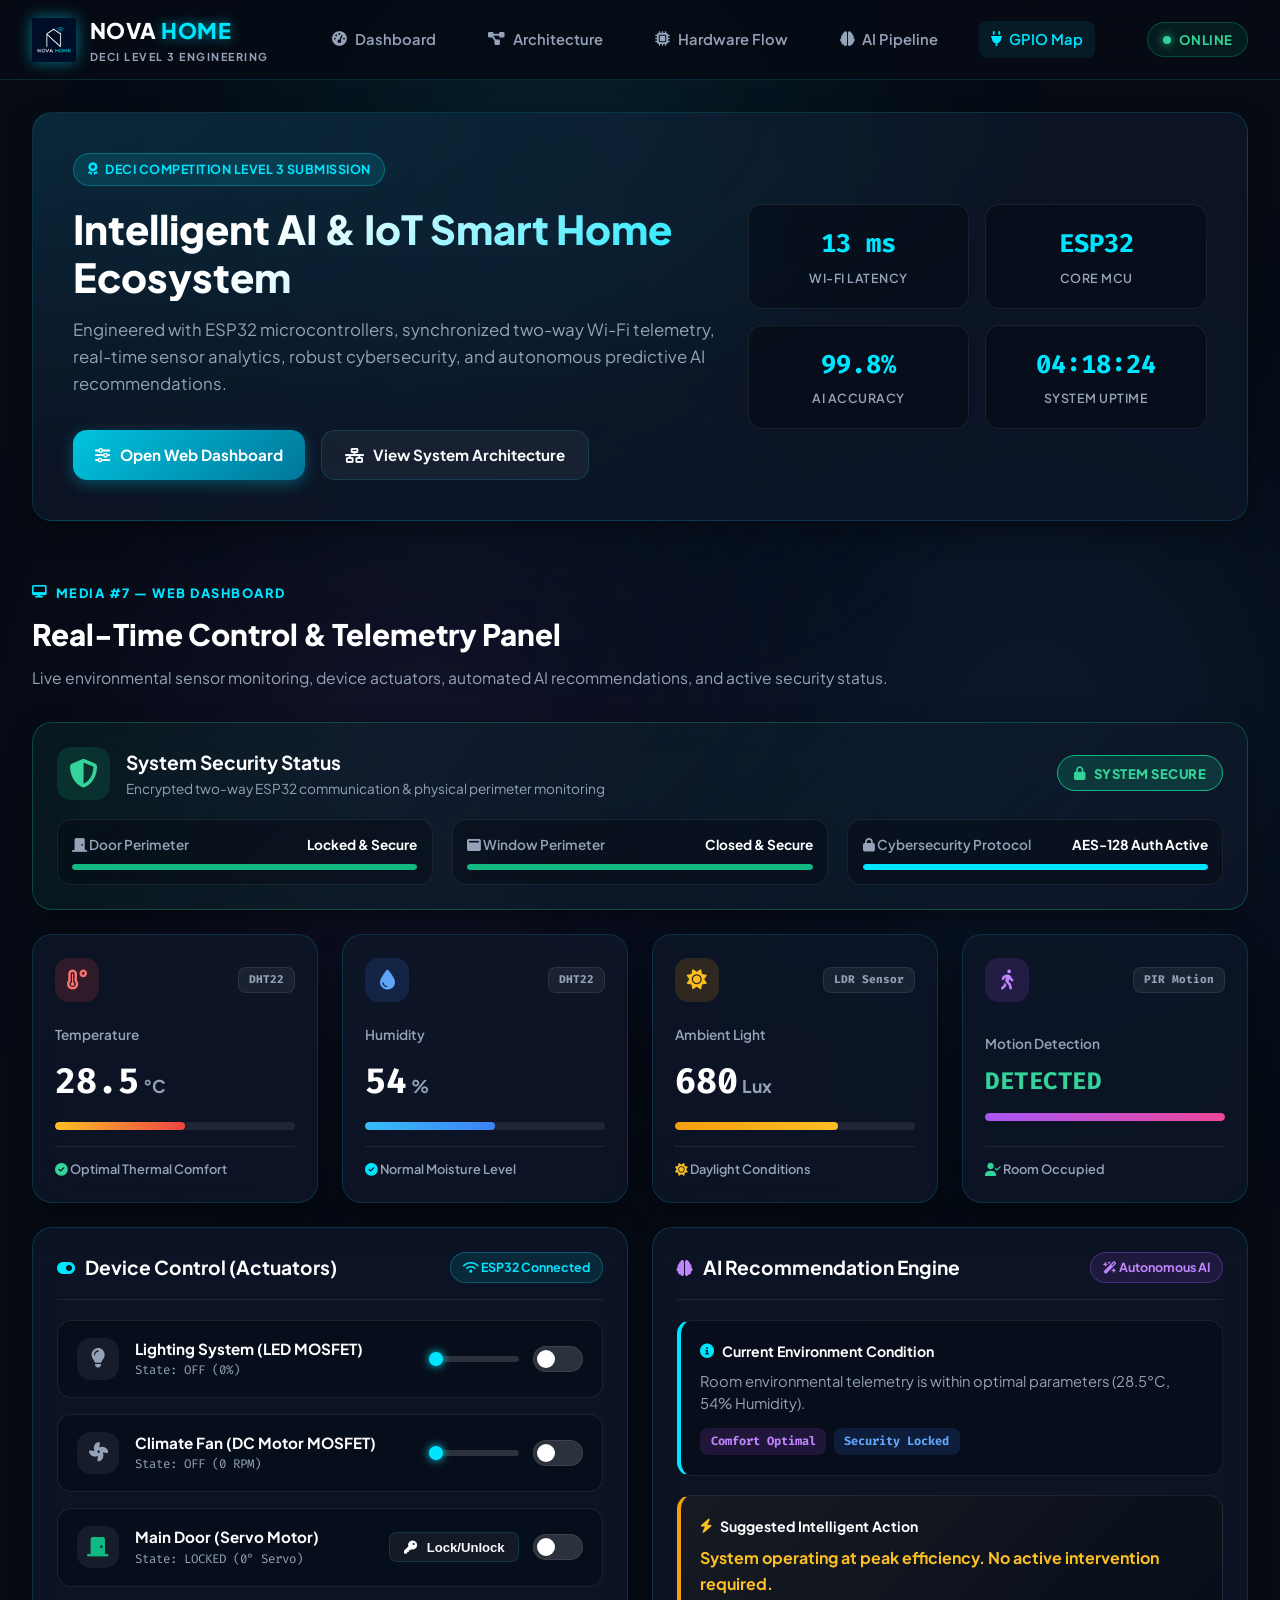
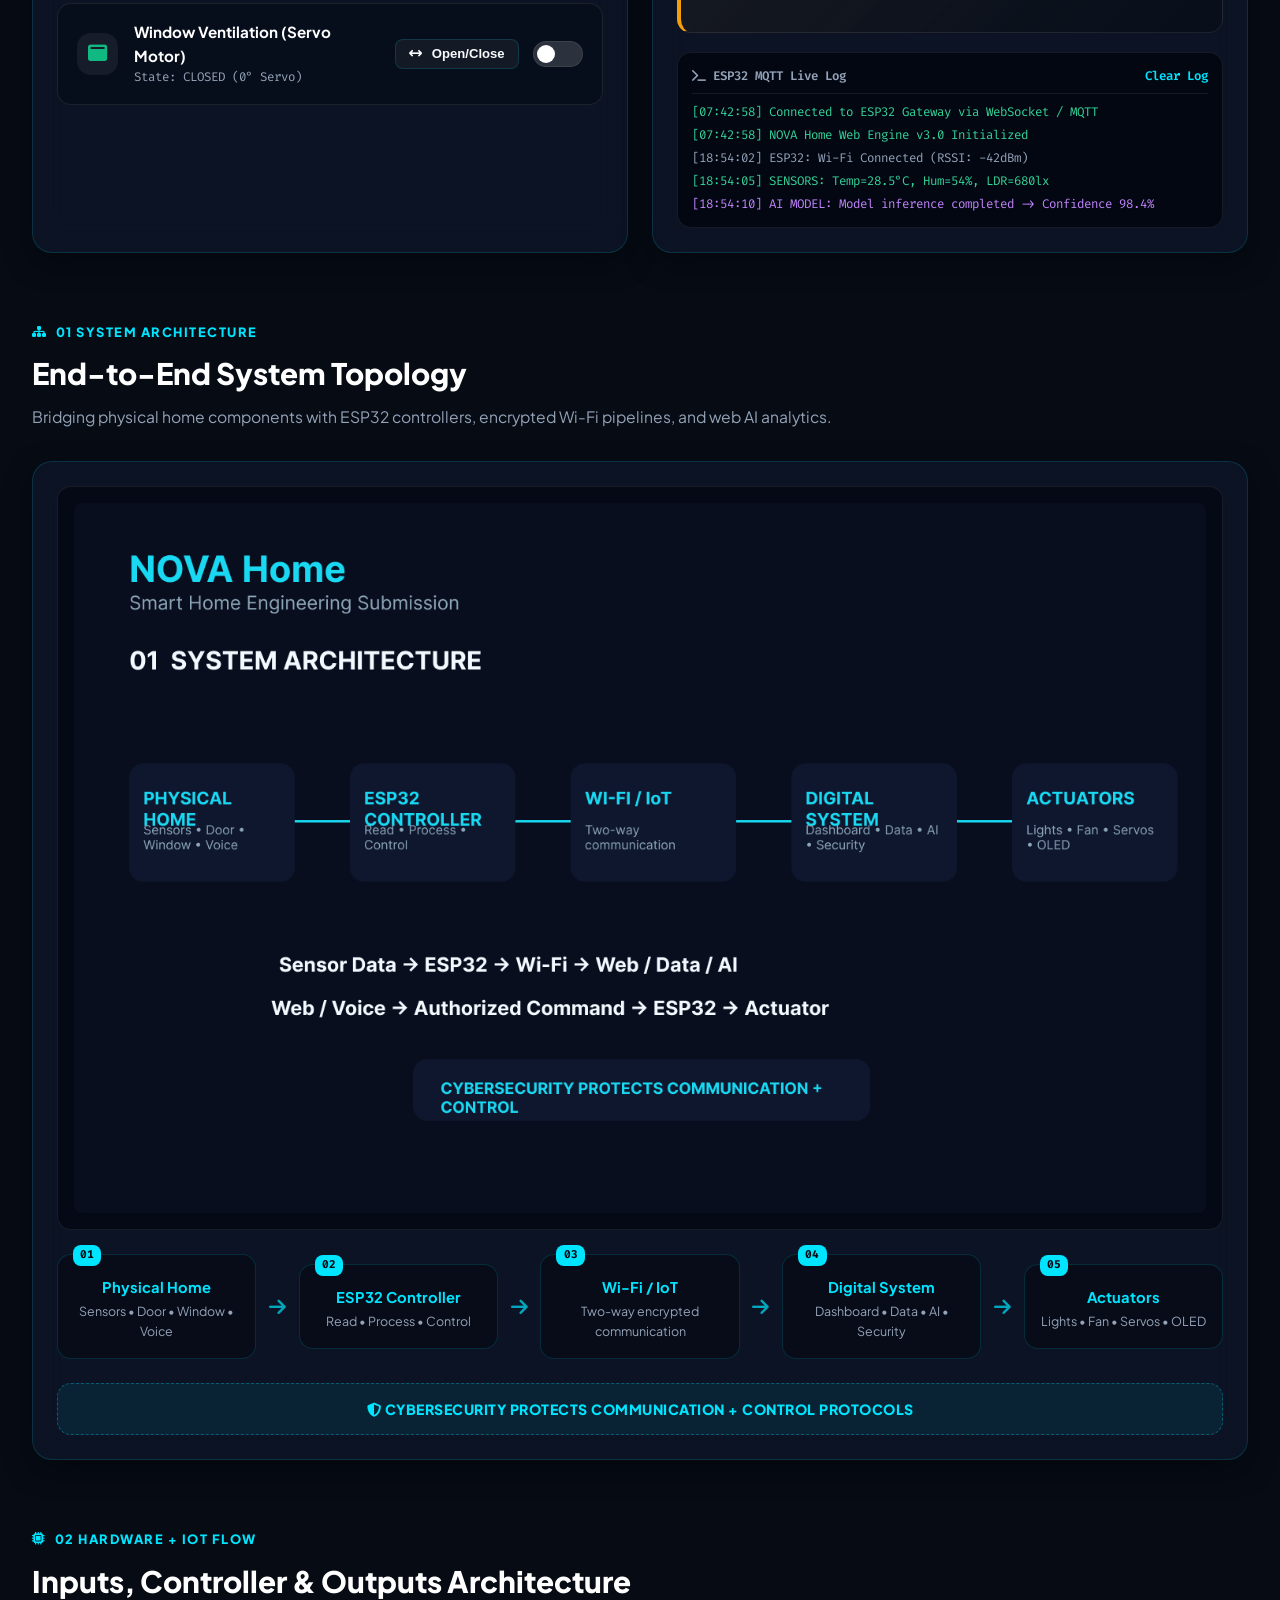
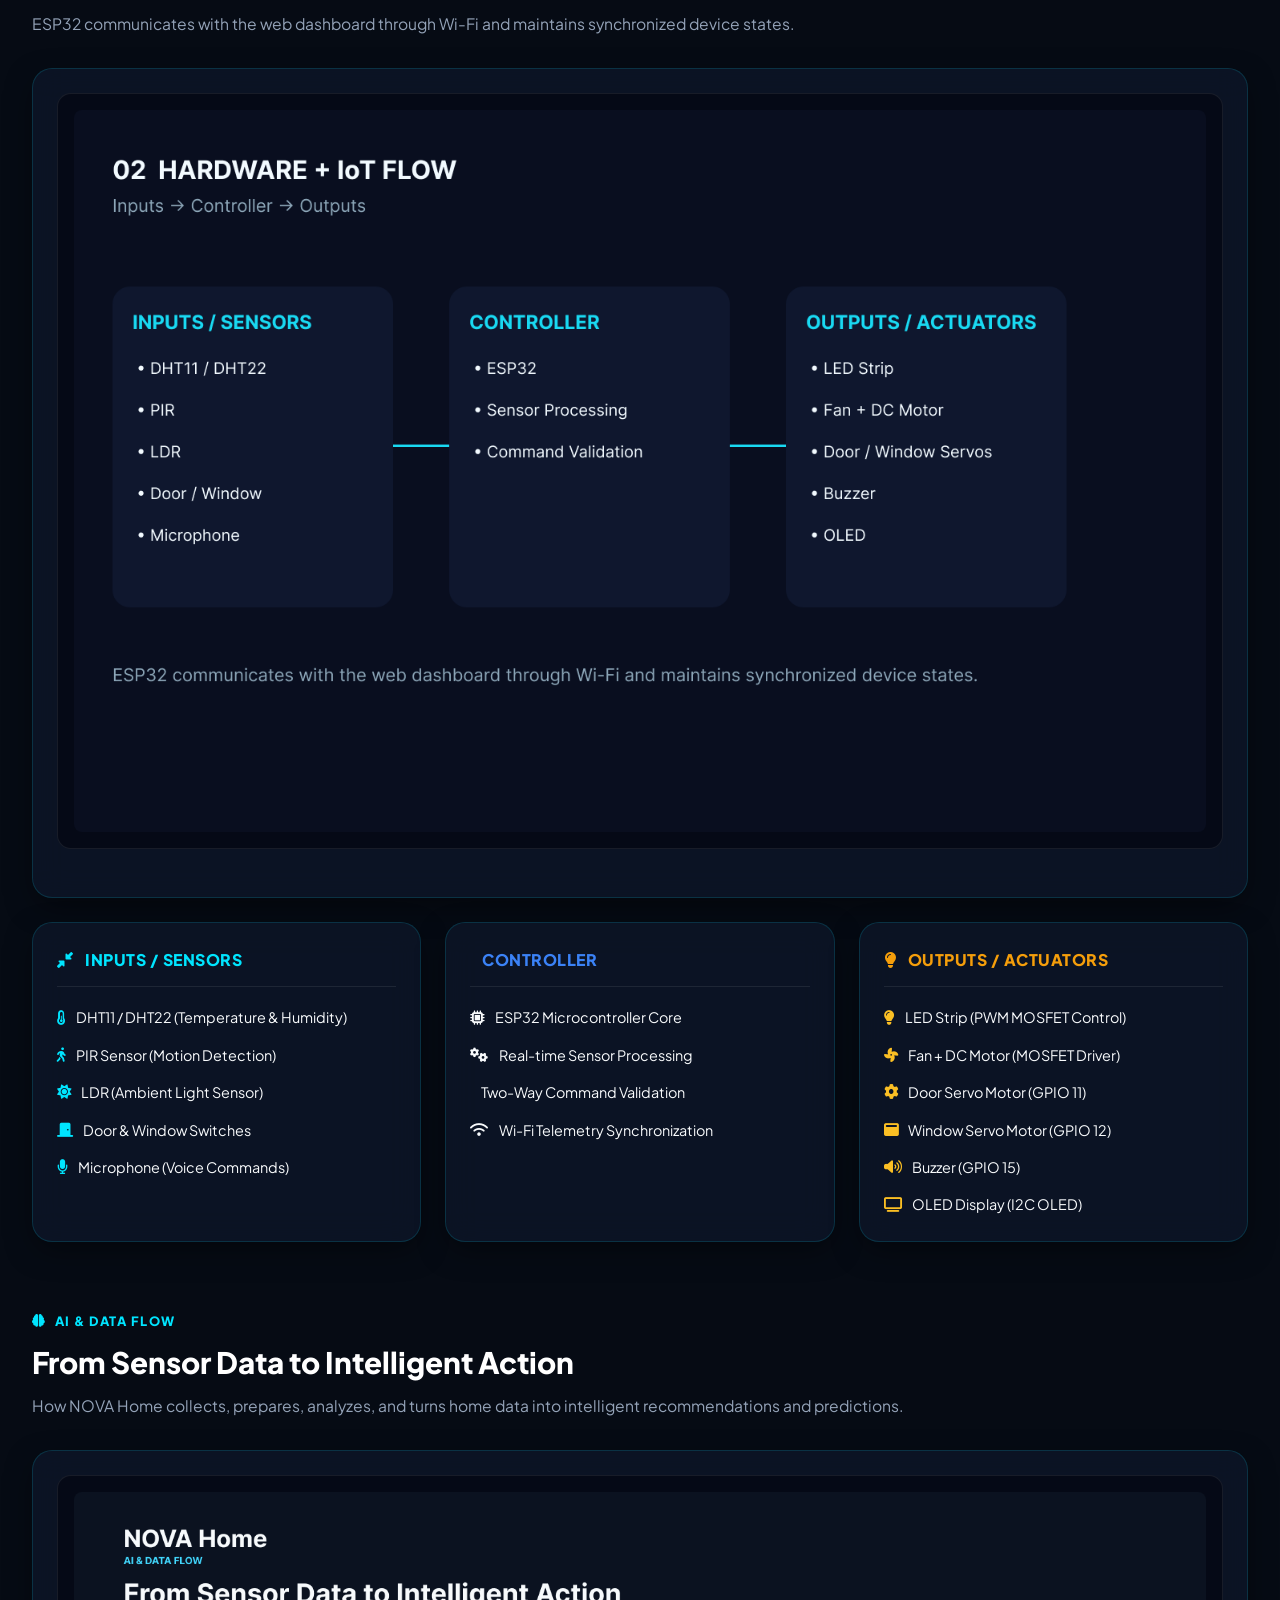
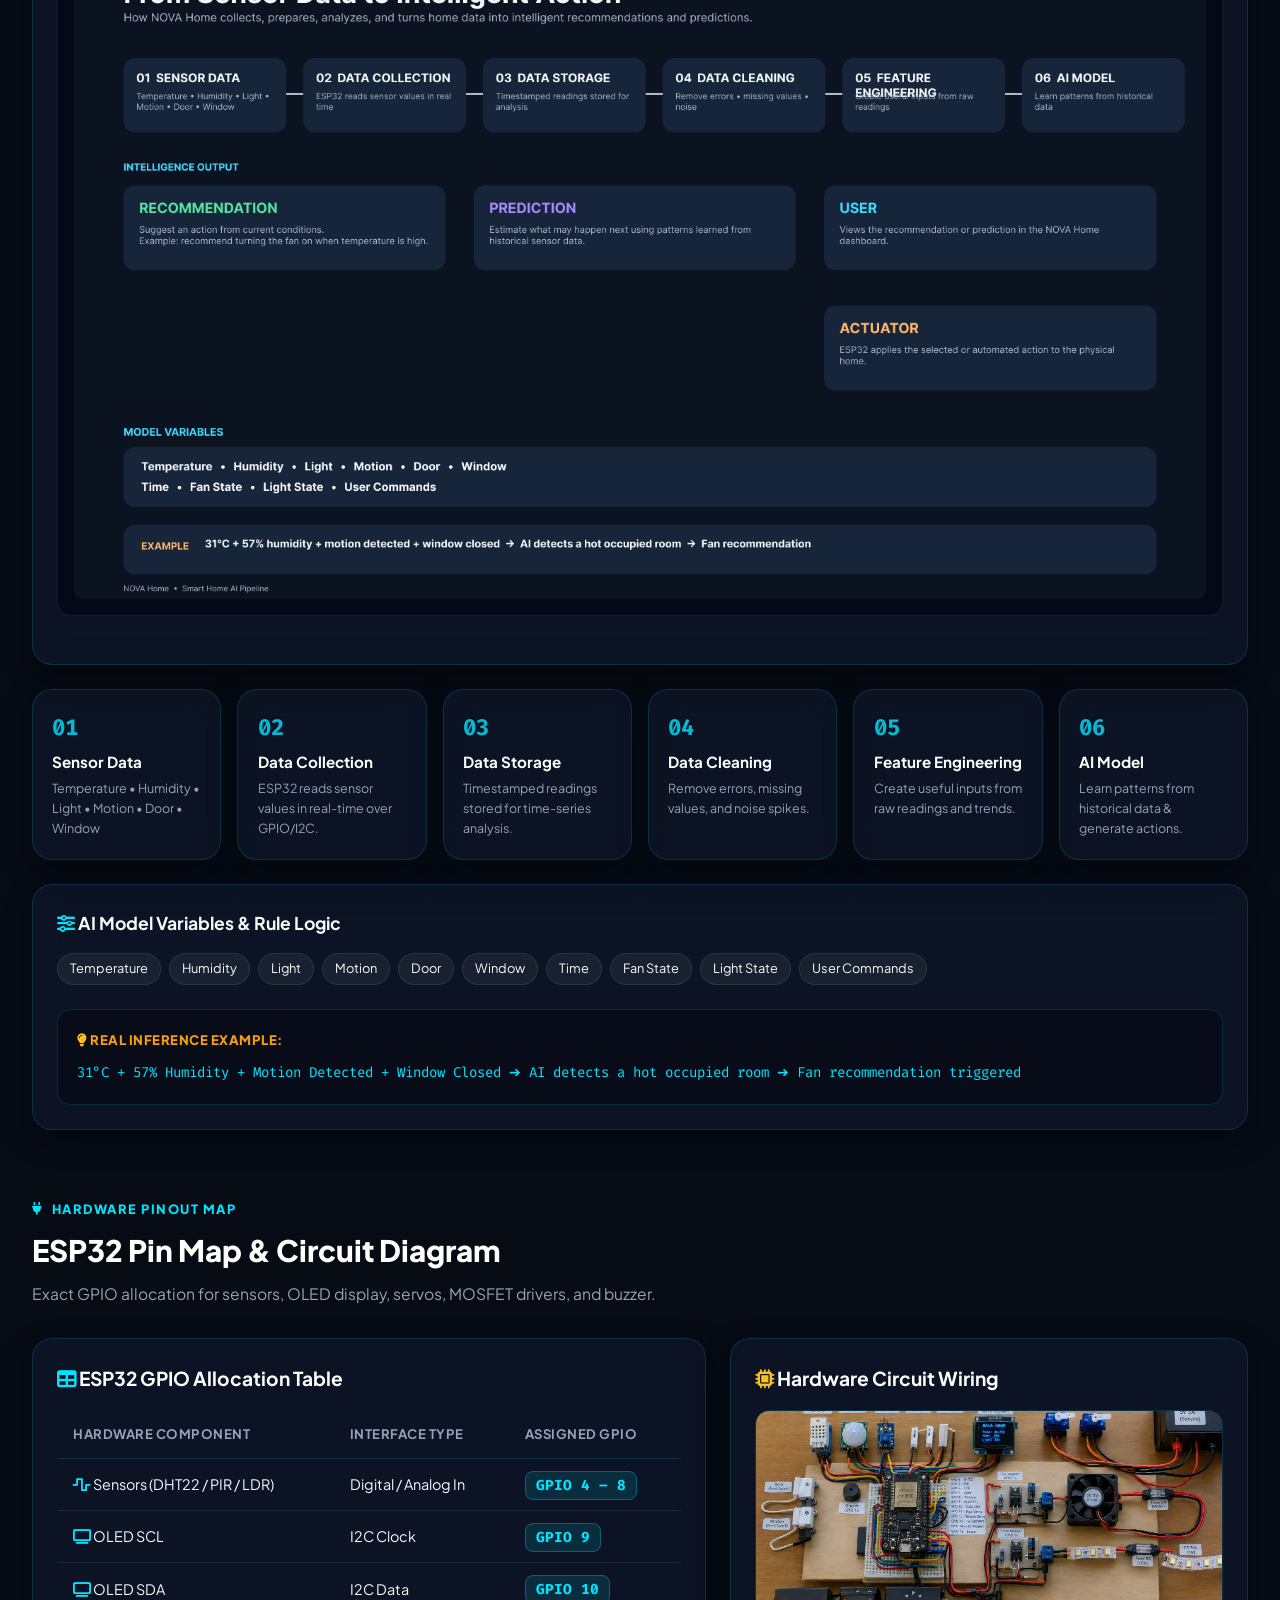
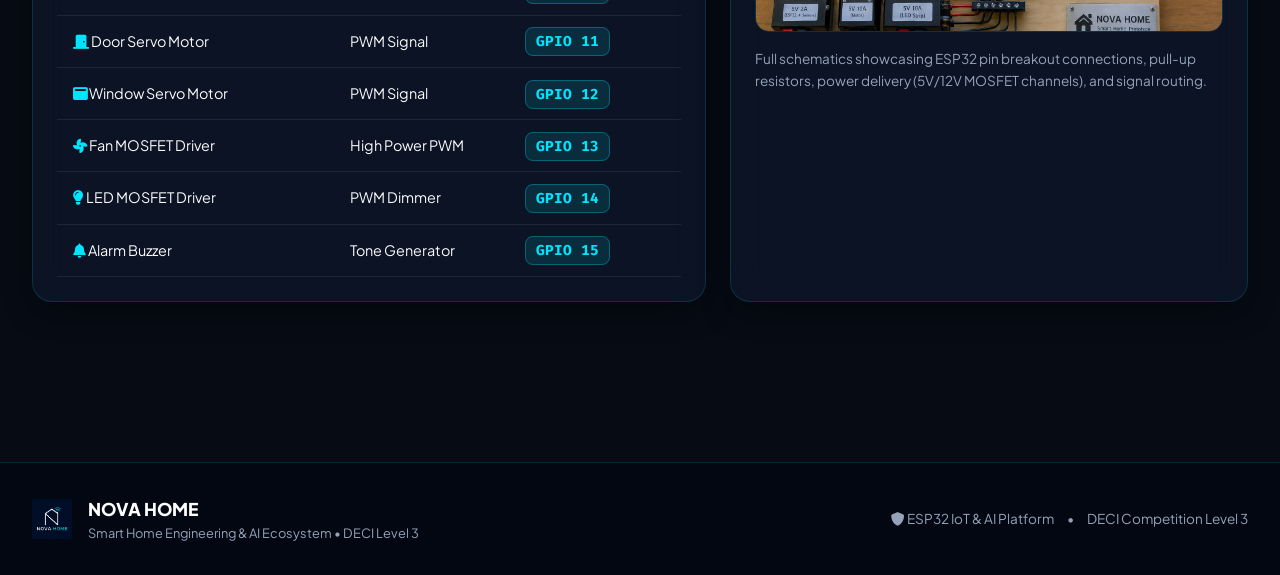
==== index.html @ eb8551f7 "feat: add NOVA Home smart home web dashboard, system diagrams, and pin map configuration" ====
<!DOCTYPE html>
<html lang="en">
<head>
    <meta charset="UTF-8">
    <meta name="viewport" content="width=device-width, initial-scale=1.0">
    <title>NOVA Home — Smart Home Engineering & AI System</title>
    <meta name="description" content="NOVA Home is an intelligent AI & IoT smart home engineering system featuring ESP32 control, real-time sensor analytics, cybersecurity, and predictive automation.">
    <!-- Google Fonts -->
    <link rel="preconnect" href="https://fonts.googleapis.com">
    <link rel="preconnect" href="https://fonts.gstatic.com" crossorigin>
    <link href="https://fonts.googleapis.com/css2?family=Fira+Code:wght@400;600&family=Inter:wght@300;400;500;600;700;800&family=Plus+Jakarta+Sans:wght@400;500;600;700;800&display=swap" rel="stylesheet">
    <!-- Font Awesome Icons -->
    <link rel="stylesheet" href="https://cdnjs.cloudflare.com/ajax/libs/font-awesome/6.4.0/css/all.min.css">
    <!-- Custom CSS -->
    <link rel="stylesheet" href="style.css">
</head>
<body>
    <!-- BACKGROUND GLOW EFFECTS -->
    <div class="bg-glow bg-glow-1"></div>
    <div class="bg-glow bg-glow-2"></div>
    <div class="bg-glow bg-glow-3"></div>

    <!-- MAIN HEADER -->
    <header class="main-header" id="mainHeader">
        <div class="header-container">
            <div class="brand-group">
                <img src="./NOVA Home Logo.png" alt="NOVA Home Logo" class="brand-logo">
                <div class="brand-titles">
                    <span class="brand-name">NOVA <span class="brand-cyan">HOME</span></span>
                    <span class="brand-sub">DECI LEVEL 3 ENGINEERING</span>
                </div>
            </div>

            <nav class="nav-menu" id="navMenu">
                <a href="#dashboard" class="nav-link active"><i class="fa-solid fa-gauge-high"></i> Dashboard</a>
                <a href="#architecture" class="nav-link"><i class="fa-solid fa-diagram-project"></i> Architecture</a>
                <a href="#hardware" class="nav-link"><i class="fa-solid fa-microchip"></i> Hardware Flow</a>
                <a href="#ai-pipeline" class="nav-link"><i class="fa-solid fa-brain"></i> AI Pipeline</a>
                <a href="#pinmap" class="nav-link"><i class="fa-solid fa-plug"></i> GPIO Map</a>
            </nav>

            <div class="header-status-group">
                <div class="status-badge status-online" id="statusBadge">
                    <span class="pulse-dot"></span>
                    <span class="status-text">ONLINE</span>
                </div>
                <button class="mobile-toggle" id="mobileToggle" aria-label="Toggle Menu">
                    <i class="fa-solid fa-bars"></i>
                </button>
            </div>
        </div>
    </header>

    <main class="content-wrapper">
        <!-- HERO SUBMISSION BANNER -->
        <section class="hero-banner">
            <div class="hero-content">
                <div class="hero-badge"><i class="fa-solid fa-award"></i> DECI COMPETITION LEVEL 3 SUBMISSION</div>
                <h1 class="hero-title">Intelligent AI & IoT Smart Home Ecosystem</h1>
                <p class="hero-desc">
                    Engineered with ESP32 microcontrollers, synchronized two-way Wi-Fi telemetry, real-time sensor analytics, robust cybersecurity, and autonomous predictive AI recommendations.
                </p>
                <div class="hero-actions">
                    <a href="#dashboard" class="btn btn-primary"><i class="fa-solid fa-sliders"></i> Open Web Dashboard</a>
                    <a href="#architecture" class="btn btn-outline"><i class="fa-solid fa-network-wired"></i> View System Architecture</a>
                </div>
            </div>
            <div class="hero-stats">
                <div class="stat-card">
                    <div class="stat-value" id="statPing">12 ms</div>
                    <div class="stat-label">Wi-Fi Latency</div>
                </div>
                <div class="stat-card">
                    <div class="stat-value">ESP32</div>
                    <div class="stat-label">Core MCU</div>
                </div>
                <div class="stat-card">
                    <div class="stat-value">99.8%</div>
                    <div class="stat-label">AI Accuracy</div>
                </div>
                <div class="stat-card">
                    <div class="stat-value" id="statUptime">04:18:22</div>
                    <div class="stat-label">System Uptime</div>
                </div>
            </div>
        </section>

        <!-- SECTION: MEDIA #7 WEB DASHBOARD -->
        <section class="section-container" id="dashboard">
            <div class="section-header">
                <div class="section-tag"><i class="fa-solid fa-desktop"></i> MEDIA #7 — WEB DASHBOARD</div>
                <h2 class="section-title">Real-Time Control & Telemetry Panel</h2>
                <p class="section-subtitle">Live environmental sensor monitoring, device actuators, automated AI recommendations, and active security status.</p>
            </div>

            <!-- SECURITY PANEL -->
            <div class="dashboard-grid security-row">
                <div class="card glass-card security-banner" id="securityBannerCard">
                    <div class="security-banner-header">
                        <div class="security-title-group">
                            <i class="fa-solid fa-shield-halved security-icon" id="mainSecurityIcon"></i>
                            <div>
                                <h3 class="card-title">System Security Status</h3>
                                <p class="card-subtitle">Encrypted two-way ESP32 communication & physical perimeter monitoring</p>
                            </div>
                        </div>
                        <div class="security-pill secure" id="overallSecurityPill">
                            <i class="fa-solid fa-lock"></i> <span id="overallSecurityText">SYSTEM SECURE</span>
                        </div>
                    </div>
                    <div class="security-status-grid">
                        <div class="security-item">
                            <div class="security-item-info">
                                <span class="security-item-label"><i class="fa-solid fa-door-closed"></i> Door Perimeter</span>
                                <span class="security-item-val" id="secDoorStatus">Locked & Secure</span>
                            </div>
                            <div class="security-bar-bg"><div class="security-bar-fill fill-green" id="secDoorBar" style="width: 100%;"></div></div>
                        </div>
                        <div class="security-item">
                            <div class="security-item-info">
                                <span class="security-item-label"><i class="fa-solid fa-window-maximize"></i> Window Perimeter</span>
                                <span class="security-item-val" id="secWindowStatus">Closed & Secure</span>
                            </div>
                            <div class="security-bar-bg"><div class="security-bar-fill fill-green" id="secWindowBar" style="width: 100%;"></div></div>
                        </div>
                        <div class="security-item">
                            <div class="security-item-info">
                                <span class="security-item-label"><i class="fa-solid fa-lock"></i> Cybersecurity Protocol</span>
                                <span class="security-item-val">AES-128 Auth Active</span>
                            </div>
                            <div class="security-bar-bg"><div class="security-bar-fill fill-cyan" style="width: 100%;"></div></div>
                        </div>
                    </div>
                </div>
            </div>

            <!-- SENSOR READINGS CARDS (4 CARDS) -->
            <div class="dashboard-grid sensors-grid">
                <!-- 1. TEMPERATURE CARD -->
                <div class="card glass-card sensor-card" id="cardTemp">
                    <div class="card-header">
                        <div class="icon-box icon-red"><i class="fa-solid fa-temperature-high"></i></div>
                        <span class="sensor-badge">DHT22</span>
                    </div>
                    <div class="sensor-body">
                        <span class="sensor-label">Temperature</span>
                        <div class="sensor-value-group">
                            <span class="sensor-val" id="valTemp">28.5</span><span class="sensor-unit">°C</span>
                        </div>
                        <div class="gauge-bar"><div class="gauge-fill fill-temp" id="gaugeTemp" style="width: 57%;"></div></div>
                    </div>
                    <div class="sensor-footer">
                        <span id="tempStatus"><i class="fa-solid fa-circle-check text-green"></i> Optimal Thermal Comfort</span>
                    </div>
                </div>

                <!-- 2. HUMIDITY CARD -->
                <div class="card glass-card sensor-card" id="cardHumidity">
                    <div class="card-header">
                        <div class="icon-box icon-blue"><i class="fa-solid fa-droplet"></i></div>
                        <span class="sensor-badge">DHT22</span>
                    </div>
                    <div class="sensor-body">
                        <span class="sensor-label">Humidity</span>
                        <div class="sensor-value-group">
                            <span class="sensor-val" id="valHumidity">54</span><span class="sensor-unit">%</span>
                        </div>
                        <div class="gauge-bar"><div class="gauge-fill fill-humidity" id="gaugeHumidity" style="width: 54%;"></div></div>
                    </div>
                    <div class="sensor-footer">
                        <span id="humidityStatus"><i class="fa-solid fa-circle-check text-cyan"></i> Normal Moisture Level</span>
                    </div>
                </div>

                <!-- 3. LIGHT CARD -->
                <div class="card glass-card sensor-card" id="cardLight">
                    <div class="card-header">
                        <div class="icon-box icon-amber"><i class="fa-solid fa-sun"></i></div>
                        <span class="sensor-badge">LDR Sensor</span>
                    </div>
                    <div class="sensor-body">
                        <span class="sensor-label">Ambient Light</span>
                        <div class="sensor-value-group">
                            <span class="sensor-val" id="valLight">680</span><span class="sensor-unit"> Lux</span>
                        </div>
                        <div class="gauge-bar"><div class="gauge-fill fill-light" id="gaugeLight" style="width: 68%;"></div></div>
                    </div>
                    <div class="sensor-footer">
                        <span id="lightStatus"><i class="fa-solid fa-sun text-amber"></i> Daylight Conditions</span>
                    </div>
                </div>

                <!-- 4. MOTION CARD -->
                <div class="card glass-card sensor-card" id="cardMotion">
                    <div class="card-header">
                        <div class="icon-box icon-purple"><i class="fa-solid fa-person-walking"></i></div>
                        <span class="sensor-badge">PIR Motion</span>
                    </div>
                    <div class="sensor-body">
                        <span class="sensor-label">Motion Detection</span>
                        <div class="sensor-value-group">
                            <span class="sensor-val-str text-green" id="valMotion">DETECTED</span>
                        </div>
                        <div class="gauge-bar"><div class="gauge-fill fill-motion" id="gaugeMotion" style="width: 100%;"></div></div>
                    </div>
                    <div class="sensor-footer">
                        <span id="motionStatus"><i class="fa-solid fa-user-check text-green"></i> Room Occupied</span>
                    </div>
                </div>
            </div>

            <!-- DEVICE CONTROL + AI RECOMMENDATIONS GRID -->
            <div class="dashboard-grid controls-ai-grid">
                <!-- DEVICE CONTROL CARD -->
                <div class="card glass-card devices-card">
                    <div class="card-header border-bottom">
                        <div class="card-title-box">
                            <i class="fa-solid fa-toggle-on text-cyan"></i>
                            <h3 class="card-title">Device Control (Actuators)</h3>
                        </div>
                        <span class="live-pill"><i class="fa-solid fa-wifi"></i> ESP32 Connected</span>
                    </div>
                    
                    <div class="devices-list">
                        <!-- LIGHT CONTROL -->
                        <div class="device-item" id="deviceLightItem">
                            <div class="device-info">
                                <div class="device-icon-box" id="lightIconBox"><i class="fa-solid fa-lightbulb"></i></div>
                                <div>
                                    <h4 class="device-name">Lighting System (LED MOSFET)</h4>
                                    <p class="device-sub" id="lightStateText">State: OFF (0%)</p>
                                </div>
                            </div>
                            <div class="device-actions">
                                <input type="range" min="0" max="100" value="0" class="brightness-slider" id="sliderLight">
                                <label class="switch">
                                    <input type="checkbox" id="toggleLight">
                                    <span class="slider round"></span>
                                </label>
                            </div>
                        </div>

                        <!-- FAN CONTROL -->
                        <div class="device-item" id="deviceFanItem">
                            <div class="device-info">
                                <div class="device-icon-box" id="fanIconBox"><i class="fa-solid fa-fan"></i></div>
                                <div>
                                    <h4 class="device-name">Climate Fan (DC Motor MOSFET)</h4>
                                    <p class="device-sub" id="fanStateText">State: OFF (0 RPM)</p>
                                </div>
                            </div>
                            <div class="device-actions">
                                <input type="range" min="0" max="100" value="0" class="brightness-slider" id="sliderFan">
                                <label class="switch">
                                    <input type="checkbox" id="toggleFan">
                                    <span class="slider round"></span>
                                </label>
                            </div>
                        </div>

                        <!-- DOOR SERVO -->
                        <div class="device-item" id="deviceDoorItem">
                            <div class="device-info">
                                <div class="device-icon-box" id="doorIconBox"><i class="fa-solid fa-door-closed"></i></div>
                                <div>
                                    <h4 class="device-name">Main Door (Servo Motor)</h4>
                                    <p class="device-sub" id="doorStateText">State: LOCKED (0° Position)</p>
                                </div>
                            </div>
                            <div class="device-actions">
                                <button class="btn btn-sm btn-outline" id="btnToggleDoor"><i class="fa-solid fa-key"></i> Lock/Unlock</button>
                                <label class="switch">
                                    <input type="checkbox" id="toggleDoor">
                                    <span class="slider round"></span>
                                </label>
                            </div>
                        </div>

                        <!-- WINDOW SERVO -->
                        <div class="device-item" id="deviceWindowItem">
                            <div class="device-info">
                                <div class="device-icon-box" id="windowIconBox"><i class="fa-solid fa-window-maximize"></i></div>
                                <div>
                                    <h4 class="device-name">Window Ventilation (Servo Motor)</h4>
                                    <p class="device-sub" id="windowStateText">State: CLOSED (0° Position)</p>
                                </div>
                            </div>
                            <div class="device-actions">
                                <button class="btn btn-sm btn-outline" id="btnToggleWindow"><i class="fa-solid fa-arrows-left-right"></i> Open/Close</button>
                                <label class="switch">
                                    <input type="checkbox" id="toggleWindow">
                                    <span class="slider round"></span>
                                </label>
                            </div>
                        </div>
                    </div>
                </div>

                <!-- AI RECOMMENDATION & EXPLANATION CARD -->
                <div class="card glass-card ai-recommendation-card">
                    <div class="card-header border-bottom">
                        <div class="card-title-box">
                            <i class="fa-solid fa-brain text-purple"></i>
                            <h3 class="card-title">AI Recommendation Engine</h3>
                        </div>
                        <span class="ai-mode-pill"><i class="fa-solid fa-wand-magic-sparkles"></i> Autonomous AI</span>
                    </div>

                    <div class="ai-card-body">
                        <!-- CONDITION EXPLAINER BOX -->
                        <div class="ai-box condition-box">
                            <div class="ai-box-title"><i class="fa-solid fa-circle-info text-cyan"></i> Current Environment Condition</div>
                            <p class="ai-box-desc" id="aiConditionExplain">
                                Room is occupied (Motion Detected), ambient temperature is high (31°C), and window is closed.
                            </p>
                            <div class="ai-tags" id="aiConditionTags">
                                <span class="ai-tag tag-warm">High Temp 31°C</span>
                                <span class="ai-tag tag-motion">Occupied</span>
                                <span class="ai-tag tag-window">Window Closed</span>
                            </div>
                        </div>

                        <!-- SUGGESTED ACTION BOX -->
                        <div class="ai-box action-box">
                            <div class="ai-box-title"><i class="fa-solid fa-bolt text-amber"></i> Suggested Intelligent Action</div>
                            <p class="ai-action-text" id="aiSuggestedActionText">
                                Turn climate fan ON at 85% speed & display thermal notification on OLED display.
                            </p>
                            <div class="ai-action-footer">
                                <button class="btn btn-cyan btn-block" id="btnApplyAiAction">
                                    <i class="fa-solid fa-play"></i> Apply AI Action Automatically
                                </button>
                            </div>
                        </div>

                        <!-- LIVE TELEMETRY LOG STREAM -->
                        <div class="telemetry-log-box">
                            <div class="log-header">
                                <span><i class="fa-solid fa-terminal"></i> ESP32 MQTT Live Log</span>
                                <span class="log-clear" id="btnClearLogs">Clear Log</span>
                            </div>
                            <div class="log-content" id="logContent">
                                <div class="log-line log-info">[18:54:02] ESP32: Wi-Fi Connected (RSSI: -42dBm)</div>
                                <div class="log-line log-success">[18:54:05] SENSORS: Temp=28.5°C, Hum=54%, LDR=680lx</div>
                                <div class="log-line log-ai">[18:54:10] AI MODEL: Model inference completed -> Confidence 98.4%</div>
                            </div>
                        </div>
                    </div>
                </div>
            </div>
        </section>

        <!-- SECTION 01: SYSTEM ARCHITECTURE -->
        <section class="section-container" id="architecture">
            <div class="section-header">
                <div class="section-tag"><i class="fa-solid fa-sitemap"></i> 01 SYSTEM ARCHITECTURE</div>
                <h2 class="section-title">End-to-End System Topology</h2>
                <p class="section-subtitle">Bridging physical home components with ESP32 controllers, encrypted Wi-Fi pipelines, and web AI analytics.</p>
            </div>

            <div class="card glass-card image-preview-card">
                <div class="diagram-wrapper">
                    <img src="./System Archetecture.png" alt="NOVA Home System Architecture Diagram" class="diagram-img">
                </div>
                <div class="architecture-grid">
                    <div class="arch-node">
                        <div class="arch-step">01</div>
                        <h4>Physical Home</h4>
                        <p>Sensors • Door • Window • Voice</p>
                    </div>
                    <div class="arch-arrow"><i class="fa-solid fa-arrow-right"></i></div>
                    <div class="arch-node">
                        <div class="arch-step">02</div>
                        <h4>ESP32 Controller</h4>
                        <p>Read • Process • Control</p>
                    </div>
                    <div class="arch-arrow"><i class="fa-solid fa-arrow-right"></i></div>
                    <div class="arch-node">
                        <div class="arch-step">03</div>
                        <h4>Wi-Fi / IoT</h4>
                        <p>Two-way encrypted communication</p>
                    </div>
                    <div class="arch-arrow"><i class="fa-solid fa-arrow-right"></i></div>
                    <div class="arch-node">
                        <div class="arch-step">04</div>
                        <h4>Digital System</h4>
                        <p>Dashboard • Data • AI • Security</p>
                    </div>
                    <div class="arch-arrow"><i class="fa-solid fa-arrow-right"></i></div>
                    <div class="arch-node">
                        <div class="arch-step">05</div>
                        <h4>Actuators</h4>
                        <p>Lights • Fan • Servos • OLED</p>
                    </div>
                </div>
                <div class="security-banner-footer">
                    <i class="fa-solid fa-shield-halved text-cyan"></i> CYBERSECURITY PROTECTS COMMUNICATION + CONTROL PROTOCOLS
                </div>
            </div>
        </section>

        <!-- SECTION 02: HARDWARE + IOT FLOW -->
        <section class="section-container" id="hardware">
            <div class="section-header">
                <div class="section-tag"><i class="fa-solid fa-microchip"></i> 02 HARDWARE + IOT FLOW</div>
                <h2 class="section-title">Inputs, Controller & Outputs Architecture</h2>
                <p class="section-subtitle">ESP32 communicates with the web dashboard through Wi-Fi and maintains synchronized device states.</p>
            </div>

            <div class="card glass-card image-preview-card margin-bottom-lg">
                <div class="diagram-wrapper">
                    <img src="./IoT & Hardware Flow.png" alt="NOVA Home IoT & Hardware Flow Diagram" class="diagram-img">
                </div>
            </div>

            <div class="hardware-columns">
                <!-- INPUTS COLUMN -->
                <div class="card glass-card hw-column">
                    <div class="hw-header hw-input">
                        <i class="fa-solid fa-down-left-and-up-right-to-center"></i>
                        <h3>INPUTS / SENSORS</h3>
                    </div>
                    <ul class="hw-list">
                        <li><i class="fa-solid fa-temperature-half text-cyan"></i> DHT11 / DHT22 (Temperature & Humidity)</li>
                        <li><i class="fa-solid fa-person-walking text-cyan"></i> PIR Sensor (Motion Detection)</li>
                        <li><i class="fa-solid fa-sun text-cyan"></i> LDR (Ambient Light Sensor)</li>
                        <li><i class="fa-solid fa-door-closed text-cyan"></i> Door & Window Switches</li>
                        <li><i class="fa-solid fa-microphone text-cyan"></i> Microphone (Voice Commands)</li>
                    </ul>
                </div>

                <!-- CONTROLLER COLUMN -->
                <div class="card glass-card hw-column">
                    <div class="hw-header hw-controller">
                        <i class="fa-solid fa-cpu"></i>
                        <h3>CONTROLLER</h3>
                    </div>
                    <ul class="hw-list">
                        <li><i class="fa-solid fa-microchip text-blue"></i> ESP32 Microcontroller Core</li>
                        <li><i class="fa-solid fa-gears text-blue"></i> Real-time Sensor Processing</li>
                        <li><i class="fa-solid fa-shield-check text-blue"></i> Two-Way Command Validation</li>
                        <li><i class="fa-solid fa-wifi text-blue"></i> Wi-Fi Telemetry Synchronization</li>
                    </ul>
                </div>

                <!-- OUTPUTS COLUMN -->
                <div class="card glass-card hw-column">
                    <div class="hw-header hw-output">
                        <i class="fa-solid fa-lightbulb"></i>
                        <h3>OUTPUTS / ACTUATORS</h3>
                    </div>
                    <ul class="hw-list">
                        <li><i class="fa-solid fa-lightbulb text-amber"></i> LED Strip (PWM MOSFET Control)</li>
                        <li><i class="fa-solid fa-fan text-amber"></i> Fan + DC Motor (MOSFET Driver)</li>
                        <li><i class="fa-solid fa-gear text-amber"></i> Door Servo Motor (GPIO 11)</li>
                        <li><i class="fa-solid fa-window-maximize text-amber"></i> Window Servo Motor (GPIO 12)</li>
                        <li><i class="fa-solid fa-volume-high text-amber"></i> Buzzer (GPIO 15)</li>
                        <li><i class="fa-solid fa-tv text-amber"></i> OLED Display (I2C OLED)</li>
                    </ul>
                </div>
            </div>
        </section>

        <!-- SECTION 05: AI & DATA FLOW -->
        <section class="section-container" id="ai-pipeline">
            <div class="section-header">
                <div class="section-tag"><i class="fa-solid fa-brain"></i> AI & DATA FLOW</div>
                <h2 class="section-title">From Sensor Data to Intelligent Action</h2>
                <p class="section-subtitle">How NOVA Home collects, prepares, analyzes, and turns home data into intelligent recommendations and predictions.</p>
            </div>

            <div class="card glass-card image-preview-card margin-bottom-lg">
                <div class="diagram-wrapper">
                    <img src="./NOVA Home — Media 5 AI Data Flow.png" alt="NOVA Home AI & Data Flow Pipeline" class="diagram-img">
                </div>
            </div>

            <!-- AI PIPELINE STEPS GRID -->
            <div class="ai-steps-grid">
                <div class="step-card glass-card">
                    <span class="step-num">01</span>
                    <h4>Sensor Data</h4>
                    <p>Temperature • Humidity • Light • Motion • Door • Window</p>
                </div>
                <div class="step-card glass-card">
                    <span class="step-num">02</span>
                    <h4>Data Collection</h4>
                    <p>ESP32 reads sensor values in real-time over GPIO/I2C.</p>
                </div>
                <div class="step-card glass-card">
                    <span class="step-num">03</span>
                    <h4>Data Storage</h4>
                    <p>Timestamped readings stored for time-series analysis.</p>
                </div>
                <div class="step-card glass-card">
                    <span class="step-num">04</span>
                    <h4>Data Cleaning</h4>
                    <p>Remove errors, missing values, and noise spikes.</p>
                </div>
                <div class="step-card glass-card">
                    <span class="step-num">05</span>
                    <h4>Feature Engineering</h4>
                    <p>Create useful inputs from raw readings and trends.</p>
                </div>
                <div class="step-card glass-card">
                    <span class="step-num">06</span>
                    <h4>AI Model</h4>
                    <p>Learn patterns from historical data & generate actions.</p>
                </div>
            </div>

            <!-- MODEL VARIABLES & EXAMPLE -->
            <div class="card glass-card ai-example-card">
                <h3><i class="fa-solid fa-sliders text-cyan"></i> AI Model Variables & Rule Logic</h3>
                <div class="variables-pill-group">
                    <span class="var-pill">Temperature</span>
                    <span class="var-pill">Humidity</span>
                    <span class="var-pill">Light</span>
                    <span class="var-pill">Motion</span>
                    <span class="var-pill">Door</span>
                    <span class="var-pill">Window</span>
                    <span class="var-pill">Time</span>
                    <span class="var-pill">Fan State</span>
                    <span class="var-pill">Light State</span>
                    <span class="var-pill">User Commands</span>
                </div>
                <div class="example-box">
                    <div class="example-title"><i class="fa-solid fa-lightbulb text-amber"></i> REAL INFERENCE EXAMPLE:</div>
                    <div class="example-code">
                        <code>31°C + 57% Humidity + Motion Detected + Window Closed ➔ AI detects a hot occupied room ➔ Fan recommendation triggered</code>
                    </div>
                </div>
            </div>
        </section>

        <!-- SECTION: GPIO PIN MAP & SCHEMATIC -->
        <section class="section-container" id="pinmap">
            <div class="section-header">
                <div class="section-tag"><i class="fa-solid fa-plug"></i> HARDWARE PINOUT MAP</div>
                <h2 class="section-title">ESP32 Pin Map & Circuit Diagram</h2>
                <p class="section-subtitle">Exact GPIO allocation for sensors, OLED display, servos, MOSFET drivers, and buzzer.</p>
            </div>

            <div class="pinmap-grid">
                <!-- TABLE CARD -->
                <div class="card glass-card table-card">
                    <h3 class="card-title margin-bottom-md"><i class="fa-solid fa-table text-cyan"></i> ESP32 GPIO Allocation Table</h3>
                    <div class="table-responsive">
                        <table class="pin-table">
                            <thead>
                                <tr>
                                    <th>Hardware Component</th>
                                    <th>Interface Type</th>
                                    <th>Assigned GPIO</th>
                                </tr>
                            </thead>
                            <tbody>
                                <tr>
                                    <td><i class="fa-solid fa-wave-square text-cyan"></i> Sensors (DHT22 / PIR / LDR)</td>
                                    <td>Digital / Analog In</td>
                                    <td><span class="code-badge">GPIO 4 – 8</span></td>
                                </tr>
                                <tr>
                                    <td><i class="fa-solid fa-tv text-cyan"></i> OLED SCL</td>
                                    <td>I2C Clock</td>
                                    <td><span class="code-badge">GPIO 9</span></td>
                                </tr>
                                <tr>
                                    <td><i class="fa-solid fa-tv text-cyan"></i> OLED SDA</td>
                                    <td>I2C Data</td>
                                    <td><span class="code-badge">GPIO 10</span></td>
                                </tr>
                                <tr>
                                    <td><i class="fa-solid fa-door-closed text-cyan"></i> Door Servo Motor</td>
                                    <td>PWM Signal</td>
                                    <td><span class="code-badge">GPIO 11</span></td>
                                </tr>
                                <tr>
                                    <td><i class="fa-solid fa-window-maximize text-cyan"></i> Window Servo Motor</td>
                                    <td>PWM Signal</td>
                                    <td><span class="code-badge">GPIO 12</span></td>
                                </tr>
                                <tr>
                                    <td><i class="fa-solid fa-fan text-cyan"></i> Fan MOSFET Driver</td>
                                    <td>High Power PWM</td>
                                    <td><span class="code-badge">GPIO 13</span></td>
                                </tr>
                                <tr>
                                    <td><i class="fa-solid fa-lightbulb text-cyan"></i> LED MOSFET Driver</td>
                                    <td>PWM Dimmer</td>
                                    <td><span class="code-badge">GPIO 14</span></td>
                                </tr>
                                <tr>
                                    <td><i class="fa-solid fa-bell text-cyan"></i> Alarm Buzzer</td>
                                    <td>Tone Generator</td>
                                    <td><span class="code-badge">GPIO 15</span></td>
                                </tr>
                            </tbody>
                        </table>
                    </div>
                </div>

                <!-- CIRCUIT SCHEMATIC PREVIEW CARD -->
                <div class="card glass-card circuit-card">
                    <h3 class="card-title margin-bottom-md"><i class="fa-solid fa-microchip text-amber"></i> Hardware Circuit Wiring</h3>
                    <div class="circuit-img-wrapper" id="circuitTrigger">
                        <img src="./Circuit.png" alt="NOVA Home Hardware Circuit Diagram" class="circuit-thumb">
                        <div class="circuit-overlay">
                            <i class="fa-solid fa-magnifying-glass-plus"></i> Click to Enlarge Circuit Diagram
                        </div>
                    </div>
                    <p class="circuit-desc">
                        Full schematics showcasing ESP32 pin breakout connections, pull-up resistors, power delivery (5V/12V MOSFET channels), and signal routing.
                    </p>
                </div>
            </div>
        </section>
    </main>

    <!-- LIGHTBOX MODAL FOR CIRCUIT IMAGE -->
    <div class="modal-overlay" id="circuitModal">
        <div class="modal-content">
            <button class="modal-close" id="modalClose"><i class="fa-solid fa-xmark"></i></button>
            <h3 class="modal-title">NOVA Home Circuit Schematic</h3>
            <img src="./Circuit.png" alt="Enlarged Circuit Schematic" class="modal-img">
        </div>
    </div>

    <!-- MAIN FOOTER -->
    <footer class="main-footer">
        <div class="footer-container">
            <div class="footer-brand">
                <img src="./NOVA Home Logo.png" alt="NOVA Home Logo" class="footer-logo">
                <div>
                    <span class="footer-title">NOVA HOME</span>
                    <p class="footer-sub">Smart Home Engineering & AI Ecosystem • DECI Level 3</p>
                </div>
            </div>
            <div class="footer-info">
                <span><i class="fa-solid fa-shield"></i> ESP32 IoT & AI Platform</span>
                <span>•</span>
                <span>DECI Competition Level 3</span>
            </div>
        </div>
    </footer>

    <!-- JS SCRIPTS -->
    <script src="app.js"></script>
</body>
</html>
---- style.css ----
/* ==========================================================================
   NOVA HOME — SMART HOME ENGINEERING & AI SYSTEM
   Custom High-Tech Dark Theme & Design System
   ========================================================================== */

/* --- COLOR PALETTE & VARIABLES --- */
:root {
    --bg-dark: #060B14;
    --bg-card: rgba(14, 23, 42, 0.75);
    --bg-card-hover: rgba(20, 34, 60, 0.85);
    --bg-header: rgba(6, 11, 20, 0.85);
    
    --primary-cyan: #00E5FF;
    --primary-cyan-glow: rgba(0, 229, 255, 0.35);
    --primary-cyan-dark: #008899;
    
    --accent-blue: #3B82F6;
    --accent-purple: #A855F7;
    --accent-amber: #F59E0B;
    --accent-green: #10B981;
    --accent-red: #EF4444;
    
    --text-main: #F8FAFC;
    --text-muted: #94A3B8;
    --text-dark: #64748B;
    
    --border-glass: rgba(0, 229, 255, 0.15);
    --border-subtle: rgba(255, 255, 255, 0.08);
    
    --font-main: 'Plus Jakarta Sans', 'Inter', -apple-system, sans-serif;
    --font-code: 'Fira Code', monospace;

    --radius-sm: 8px;
    --radius-md: 14px;
    --radius-lg: 20px;
    --radius-full: 9999px;

    --shadow-glow: 0 0 25px rgba(0, 229, 255, 0.18);
    --shadow-card: 0 10px 30px -5px rgba(0, 0, 0, 0.5);
    --transition: all 0.3s cubic-bezier(0.4, 0, 0.2, 1);
}

/* --- RESET & BASE STYLES --- */
* {
    margin: 0;
    padding: 0;
    box-sizing: border-box;
}

html {
    scroll-behavior: smooth;
    font-size: 16px;
}

body {
    background-color: var(--bg-dark);
    color: var(--text-main);
    font-family: var(--font-main);
    line-height: 1.6;
    overflow-x: hidden;
    position: relative;
    min-height: 100vh;
}

/* --- BACKGROUND GLOW EFFECTS --- */
.bg-glow {
    position: fixed;
    border-radius: 50%;
    filter: blur(140px);
    pointer-events: none;
    z-index: 0;
    opacity: 0.25;
}

.bg-glow-1 {
    top: -100px;
    left: 20%;
    width: 600px;
    height: 600px;
    background: radial-gradient(circle, #00E5FF 0%, rgba(0, 229, 255, 0) 70%);
}

.bg-glow-2 {
    top: 40%;
    right: -100px;
    width: 700px;
    height: 700px;
    background: radial-gradient(circle, #3B82F6 0%, rgba(59, 130, 246, 0) 70%);
}

.bg-glow-3 {
    bottom: -150px;
    left: 10%;
    width: 600px;
    height: 600px;
    background: radial-gradient(circle, #8B5CF6 0%, rgba(139, 92, 246, 0) 70%);
}

/* --- REUSABLE GLASS CARD --- */
.glass-card {
    background: var(--bg-card);
    backdrop-filter: blur(16px);
    -webkit-backdrop-filter: blur(16px);
    border: 1px solid var(--border-glass);
    border-radius: var(--radius-lg);
    box-shadow: var(--shadow-card);
    transition: var(--transition);
}

.glass-card:hover {
    border-color: rgba(0, 229, 255, 0.3);
    box-shadow: 0 12px 35px -5px rgba(0, 0, 0, 0.6), 0 0 20px rgba(0, 229, 255, 0.12);
}

/* --- MAIN HEADER --- */
.main-header {
    position: sticky;
    top: 0;
    left: 0;
    width: 100%;
    z-index: 1000;
    background: var(--bg-header);
    backdrop-filter: blur(20px);
    -webkit-backdrop-filter: blur(20px);
    border-bottom: 1px solid var(--border-glass);
    padding: 0.85rem 2rem;
}

.header-container {
    max-width: 1400px;
    margin: 0 auto;
    display: flex;
    align-items: center;
    justify-content: space-between;
}

.brand-group {
    display: flex;
    align-items: center;
    gap: 0.85rem;
}

.brand-logo {
    width: 44px;
    height: 44px;
    object-fit: contain;
    filter: drop-shadow(0 0 8px rgba(0, 229, 255, 0.5));
}

.brand-titles {
    display: flex;
    flex-direction: column;
}

.brand-name {
    font-size: 1.35rem;
    font-weight: 800;
    letter-spacing: 0.5px;
    color: #FFFFFF;
}

.brand-cyan {
    color: var(--primary-cyan);
    text-shadow: 0 0 12px rgba(0, 229, 255, 0.6);
}

.brand-sub {
    font-size: 0.68rem;
    font-weight: 700;
    letter-spacing: 1.5px;
    color: var(--text-muted);
}

/* NAVIGATION */
.nav-menu {
    display: flex;
    align-items: center;
    gap: 1.8rem;
}

.nav-link {
    color: var(--text-muted);
    text-decoration: none;
    font-size: 0.92rem;
    font-weight: 600;
    display: flex;
    align-items: center;
    gap: 0.45rem;
    transition: var(--transition);
    padding: 0.4rem 0.75rem;
    border-radius: var(--radius-sm);
}

.nav-link:hover, .nav-link.active {
    color: var(--primary-cyan);
    background: rgba(0, 229, 255, 0.08);
}

.header-status-group {
    display: flex;
    align-items: center;
    gap: 1rem;
}

/* ONLINE BADGE */
.status-badge {
    display: inline-flex;
    align-items: center;
    gap: 0.5rem;
    padding: 0.4rem 0.9rem;
    border-radius: var(--radius-full);
    font-size: 0.82rem;
    font-weight: 700;
    letter-spacing: 0.5px;
    border: 1px solid rgba(16, 185, 129, 0.3);
    background: rgba(16, 185, 129, 0.1);
    color: #34D399;
}

.pulse-dot {
    width: 8px;
    height: 8px;
    border-radius: 50%;
    background-color: #34D399;
    box-shadow: 0 0 10px #34D399;
    animation: pulse 1.8s infinite;
}

@keyframes pulse {
    0% { transform: scale(0.95); box-shadow: 0 0 0 0 rgba(52, 211, 153, 0.7); }
    70% { transform: scale(1.1); box-shadow: 0 0 0 10px rgba(52, 211, 153, 0); }
    100% { transform: scale(0.95); box-shadow: 0 0 0 0 rgba(52, 211, 153, 0); }
}

.mobile-toggle {
    display: none;
    background: transparent;
    border: 1px solid var(--border-glass);
    color: var(--text-main);
    font-size: 1.2rem;
    padding: 0.5rem 0.75rem;
    border-radius: var(--radius-sm);
    cursor: pointer;
}

/* --- MAIN LAYOUT & SECTIONS --- */
.content-wrapper {
    max-width: 1400px;
    margin: 0 auto;
    padding: 2rem;
    position: relative;
    z-index: 1;
}

/* HERO BANNER */
.hero-banner {
    display: grid;
    grid-template-columns: 1.4fr 1fr;
    gap: 2rem;
    align-items: center;
    margin-bottom: 3.5rem;
    padding: 2.5rem;
    background: radial-gradient(ellipse at top left, rgba(0, 229, 255, 0.1), transparent 60%), var(--bg-card);
    border: 1px solid var(--border-glass);
    border-radius: var(--radius-lg);
    box-shadow: var(--shadow-card);
}

.hero-badge {
    display: inline-flex;
    align-items: center;
    gap: 0.5rem;
    padding: 0.35rem 0.85rem;
    border-radius: var(--radius-full);
    background: rgba(0, 229, 255, 0.12);
    border: 1px solid rgba(0, 229, 255, 0.3);
    color: var(--primary-cyan);
    font-size: 0.78rem;
    font-weight: 700;
    letter-spacing: 0.5px;
    margin-bottom: 1.2rem;
}

.hero-title {
    font-size: 2.5rem;
    font-weight: 800;
    line-height: 1.2;
    margin-bottom: 1rem;
    background: linear-gradient(135deg, #FFFFFF 30%, var(--primary-cyan) 100%);
    -webkit-background-clip: text;
    -webkit-text-fill-color: transparent;
}

.hero-desc {
    font-size: 1.05rem;
    color: var(--text-muted);
    margin-bottom: 2rem;
    max-width: 680px;
}

.hero-actions {
    display: flex;
    gap: 1rem;
    flex-wrap: wrap;
}

/* BUTTONS */
.btn {
    display: inline-flex;
    align-items: center;
    justify-content: center;
    gap: 0.6rem;
    padding: 0.75rem 1.4rem;
    font-size: 0.95rem;
    font-weight: 700;
    border-radius: var(--radius-md);
    text-decoration: none;
    cursor: pointer;
    transition: var(--transition);
    border: none;
}

.btn-primary {
    background: linear-gradient(135deg, #00C4DF 0%, #007799 100%);
    color: #FFFFFF;
    box-shadow: 0 4px 15px rgba(0, 229, 255, 0.3);
}

.btn-primary:hover {
    transform: translateY(-2px);
    box-shadow: 0 6px 20px rgba(0, 229, 255, 0.5);
}

.btn-cyan {
    background: var(--primary-cyan);
    color: #060B14;
    box-shadow: 0 4px 15px rgba(0, 229, 255, 0.4);
}

.btn-cyan:hover {
    background: #33ECFF;
    transform: translateY(-2px);
    box-shadow: 0 6px 22px rgba(0, 229, 255, 0.6);
}

.btn-outline {
    background: rgba(255, 255, 255, 0.05);
    border: 1px solid var(--border-glass);
    color: var(--text-main);
}

.btn-outline:hover {
    background: rgba(0, 229, 255, 0.15);
    border-color: var(--primary-cyan);
    color: var(--primary-cyan);
}

.btn-sm {
    padding: 0.4rem 0.85rem;
    font-size: 0.82rem;
    border-radius: var(--radius-sm);
}

.btn-block {
    width: 100%;
}

.hero-stats {
    display: grid;
    grid-template-columns: repeat(2, 1fr);
    gap: 1rem;
}

.stat-card {
    background: rgba(6, 11, 20, 0.6);
    border: 1px solid var(--border-subtle);
    padding: 1.2rem;
    border-radius: var(--radius-md);
    text-align: center;
}

.stat-value {
    font-size: 1.6rem;
    font-weight: 800;
    color: var(--primary-cyan);
    font-family: var(--font-code);
}

.stat-label {
    font-size: 0.78rem;
    color: var(--text-muted);
    font-weight: 600;
    text-transform: uppercase;
    letter-spacing: 0.5px;
    margin-top: 0.2rem;
}

/* SECTION HEADERS */
.section-container {
    margin-bottom: 4rem;
}

.section-header {
    margin-bottom: 2rem;
}

.section-tag {
    display: inline-flex;
    align-items: center;
    gap: 0.5rem;
    font-size: 0.8rem;
    font-weight: 800;
    letter-spacing: 1.5px;
    color: var(--primary-cyan);
    margin-bottom: 0.5rem;
}

.section-title {
    font-size: 1.85rem;
    font-weight: 800;
    color: #FFFFFF;
    margin-bottom: 0.4rem;
}

.section-subtitle {
    font-size: 0.98rem;
    color: var(--text-muted);
}

/* DASHBOARD GRID SYSTEM */
.dashboard-grid {
    display: grid;
    gap: 1.5rem;
    margin-bottom: 1.5rem;
}

/* SECURITY BANNER ROW */
.security-row {
    grid-template-columns: 1fr;
}

.security-banner {
    padding: 1.5rem;
    background: linear-gradient(135deg, rgba(16, 185, 129, 0.08) 0%, rgba(14, 23, 42, 0.8) 100%);
    border: 1px solid rgba(16, 185, 129, 0.3);
}

.security-banner.alert-state {
    background: linear-gradient(135deg, rgba(239, 68, 68, 0.12) 0%, rgba(14, 23, 42, 0.8) 100%);
    border-color: rgba(239, 68, 68, 0.4);
}

.security-banner-header {
    display: flex;
    align-items: center;
    justify-content: space-between;
    margin-bottom: 1.2rem;
    flex-wrap: wrap;
    gap: 1rem;
}

.security-title-group {
    display: flex;
    align-items: center;
    gap: 1rem;
}

.security-icon {
    font-size: 1.8rem;
    color: var(--accent-green);
    background: rgba(16, 185, 129, 0.15);
    padding: 0.75rem;
    border-radius: var(--radius-md);
}

.alert-state .security-icon {
    color: var(--accent-red);
    background: rgba(239, 68, 68, 0.2);
}

.card-title {
    font-size: 1.2rem;
    font-weight: 700;
    color: #FFFFFF;
}

.card-subtitle {
    font-size: 0.85rem;
    color: var(--text-muted);
}

.security-pill {
    padding: 0.4rem 1rem;
    border-radius: var(--radius-full);
    font-weight: 800;
    font-size: 0.82rem;
    letter-spacing: 0.5px;
    display: flex;
    align-items: center;
    gap: 0.5rem;
}

.security-pill.secure {
    background: rgba(16, 185, 129, 0.2);
    border: 1px solid #10B981;
    color: #34D399;
}

.security-pill.alert {
    background: rgba(239, 68, 68, 0.25);
    border: 1px solid #EF4444;
    color: #F87171;
    animation: alertPulse 1.2s infinite alternate;
}

@keyframes alertPulse {
    from { box-shadow: 0 0 5px rgba(239, 68, 68, 0.4); }
    to { box-shadow: 0 0 20px rgba(239, 68, 68, 0.8); }
}

.security-status-grid {
    display: grid;
    grid-template-columns: repeat(auto-fit, minmax(240px, 1fr));
    gap: 1.2rem;
}

.security-item {
    background: rgba(6, 11, 20, 0.5);
    padding: 0.9rem;
    border-radius: var(--radius-md);
    border: 1px solid var(--border-subtle);
}

.security-item-info {
    display: flex;
    justify-content: space-between;
    font-size: 0.85rem;
    margin-bottom: 0.5rem;
}

.security-item-label {
    color: var(--text-muted);
    font-weight: 600;
}

.security-item-val {
    font-weight: 700;
    color: #FFFFFF;
}

.security-bar-bg {
    width: 100%;
    height: 6px;
    background: rgba(255, 255, 255, 0.1);
    border-radius: var(--radius-full);
    overflow: hidden;
}

.security-bar-fill {
    height: 100%;
    border-radius: var(--radius-full);
    transition: var(--transition);
}

.fill-green { background: #10B981; }
.fill-cyan { background: var(--primary-cyan); }
.fill-red { background: #EF4444; }

/* SENSORS GRID (4 CARDS) */
.sensors-grid {
    grid-template-columns: repeat(auto-fit, minmax(260px, 1fr));
}

.sensor-card {
    padding: 1.4rem;
    display: flex;
    flex-direction: column;
    justify-content: space-between;
}

.card-header {
    display: flex;
    align-items: center;
    justify-content: space-between;
    margin-bottom: 1.2rem;
}

.border-bottom {
    border-bottom: 1px solid var(--border-subtle);
    padding-bottom: 1rem;
}

.card-title-box {
    display: flex;
    align-items: center;
    gap: 0.6rem;
}

.icon-box {
    width: 44px;
    height: 44px;
    border-radius: var(--radius-md);
    display: flex;
    align-items: center;
    justify-content: center;
    font-size: 1.25rem;
}

.icon-red { background: rgba(239, 68, 68, 0.15); color: #F87171; }
.icon-blue { background: rgba(59, 130, 246, 0.15); color: #60A5FA; }
.icon-amber { background: rgba(245, 158, 11, 0.15); color: #FBBF24; }
.icon-purple { background: rgba(168, 85, 247, 0.15); color: #C084FC; }

.sensor-badge {
    font-size: 0.7rem;
    font-weight: 700;
    font-family: var(--font-code);
    padding: 0.2rem 0.6rem;
    border-radius: var(--radius-sm);
    background: rgba(255, 255, 255, 0.06);
    color: var(--text-muted);
    border: 1px solid var(--border-subtle);
}

.sensor-body {
    margin-bottom: 1rem;
}

.sensor-label {
    font-size: 0.85rem;
    color: var(--text-muted);
    font-weight: 600;
}

.sensor-value-group {
    display: flex;
    align-items: baseline;
    gap: 0.2rem;
    margin: 0.4rem 0 0.8rem 0;
}

.sensor-val {
    font-size: 2.2rem;
    font-weight: 800;
    color: #FFFFFF;
    font-family: var(--font-code);
}

.sensor-val-str {
    font-size: 1.5rem;
    font-weight: 800;
    font-family: var(--font-code);
    letter-spacing: 0.5px;
}

.sensor-unit {
    font-size: 1.1rem;
    font-weight: 700;
    color: var(--text-muted);
}

.gauge-bar {
    width: 100%;
    height: 8px;
    background: rgba(255, 255, 255, 0.08);
    border-radius: var(--radius-full);
    overflow: hidden;
}

.gauge-fill {
    height: 100%;
    border-radius: var(--radius-full);
    transition: width 0.6s cubic-bezier(0.4, 0, 0.2, 1);
}

.fill-temp { background: linear-gradient(90deg, #FBBF24, #EF4444); }
.fill-humidity { background: linear-gradient(90deg, #38BDF8, #3B82F6); }
.fill-light { background: linear-gradient(90deg, #F59E0B, #FBBF24); }
.fill-motion { background: linear-gradient(90deg, #A855F7, #EC4899); }

.sensor-footer {
    font-size: 0.8rem;
    color: var(--text-muted);
    font-weight: 600;
    border-top: 1px solid var(--border-subtle);
    padding-top: 0.75rem;
}

.text-green { color: #34D399; }
.text-cyan { color: var(--primary-cyan); }
.text-amber { color: #FBBF24; }
.text-purple { color: #C084FC; }

/* CONTROLS AND AI GRID */
.controls-ai-grid {
    grid-template-columns: 1fr 1fr;
}

@media (max-width: 1024px) {
    .controls-ai-grid {
        grid-template-columns: 1fr;
    }
}

/* DEVICES CONTROL CARD */
.devices-card {
    padding: 1.5rem;
}

.live-pill {
    font-size: 0.78rem;
    font-weight: 700;
    color: var(--primary-cyan);
    background: rgba(0, 229, 255, 0.1);
    padding: 0.3rem 0.75rem;
    border-radius: var(--radius-full);
    border: 1px solid rgba(0, 229, 255, 0.25);
}

.devices-list {
    display: flex;
    flex-direction: column;
    gap: 1rem;
    margin-top: 1.2rem;
}

.device-item {
    background: rgba(6, 11, 20, 0.55);
    border: 1px solid var(--border-subtle);
    padding: 1rem 1.2rem;
    border-radius: var(--radius-md);
    display: flex;
    align-items: center;
    justify-content: space-between;
    gap: 1rem;
    transition: var(--transition);
}

.device-item.active-device {
    border-color: rgba(0, 229, 255, 0.4);
    background: rgba(0, 229, 255, 0.05);
}

.device-info {
    display: flex;
    align-items: center;
    gap: 1rem;
}

.device-icon-box {
    width: 42px;
    height: 42px;
    border-radius: var(--radius-md);
    background: rgba(255, 255, 255, 0.06);
    color: var(--text-muted);
    display: flex;
    align-items: center;
    justify-content: center;
    font-size: 1.2rem;
    transition: var(--transition);
}

.device-item.active-device .device-icon-box {
    background: rgba(0, 229, 255, 0.2);
    color: var(--primary-cyan);
    box-shadow: 0 0 12px rgba(0, 229, 255, 0.4);
}

.device-name {
    font-size: 0.95rem;
    font-weight: 700;
    color: #FFFFFF;
}

.device-sub {
    font-size: 0.78rem;
    color: var(--text-muted);
    font-family: var(--font-code);
}

.device-actions {
    display: flex;
    align-items: center;
    gap: 0.85rem;
}

/* TOGGLE SWITCH STYLING */
.switch {
    position: relative;
    display: inline-block;
    width: 50px;
    height: 26px;
    flex-shrink: 0;
}

.switch input {
    opacity: 0;
    width: 0;
    height: 0;
}

.slider {
    position: absolute;
    cursor: pointer;
    top: 0; left: 0; right: 0; bottom: 0;
    background-color: rgba(255, 255, 255, 0.15);
    transition: .3s;
    border: 1px solid var(--border-subtle);
}

.slider:before {
    position: absolute;
    content: "";
    height: 18px;
    width: 18px;
    left: 3px;
    bottom: 3px;
    background-color: white;
    transition: .3s;
}

input:checked + .slider {
    background-color: var(--primary-cyan);
    border-color: var(--primary-cyan);
    box-shadow: 0 0 10px rgba(0, 229, 255, 0.5);
}

input:checked + .slider:before {
    transform: translateX(24px);
    background-color: #060B14;
}

.slider.round {
    border-radius: 34px;
}

.slider.round:before {
    border-radius: 50%;
}

/* RANGE SLIDER */
.brightness-slider {
    -webkit-appearance: none;
    width: 90px;
    height: 6px;
    border-radius: 5px;
    background: rgba(255, 255, 255, 0.15);
    outline: none;
}

.brightness-slider::-webkit-slider-thumb {
    -webkit-appearance: none;
    appearance: none;
    width: 14px;
    height: 14px;
    border-radius: 50%;
    background: var(--primary-cyan);
    cursor: pointer;
    box-shadow: 0 0 8px var(--primary-cyan);
}

/* AI RECOMMENDATION CARD */
.ai-recommendation-card {
    padding: 1.5rem;
}

.ai-mode-pill {
    font-size: 0.78rem;
    font-weight: 700;
    color: #C084FC;
    background: rgba(168, 85, 247, 0.12);
    padding: 0.3rem 0.75rem;
    border-radius: var(--radius-full);
    border: 1px solid rgba(168, 85, 247, 0.3);
}

.ai-card-body {
    display: flex;
    flex-direction: column;
    gap: 1.2rem;
    margin-top: 1.2rem;
}

.ai-box {
    background: rgba(6, 11, 20, 0.6);
    border-radius: var(--radius-md);
    padding: 1.2rem;
    border: 1px solid var(--border-subtle);
}

.condition-box {
    border-left: 4px solid var(--primary-cyan);
}

.action-box {
    border-left: 4px solid var(--accent-amber);
    background: linear-gradient(135deg, rgba(245, 158, 11, 0.05) 0%, rgba(6, 11, 20, 0.6) 100%);
}

.ai-box-title {
    font-size: 0.88rem;
    font-weight: 700;
    color: #FFFFFF;
    display: flex;
    align-items: center;
    gap: 0.5rem;
    margin-bottom: 0.5rem;
}

.ai-box-desc {
    font-size: 0.92rem;
    color: var(--text-muted);
    margin-bottom: 0.85rem;
    line-height: 1.5;
}

.ai-tags {
    display: flex;
    gap: 0.5rem;
    flex-wrap: wrap;
}

.ai-tag {
    font-size: 0.75rem;
    font-weight: 700;
    padding: 0.25rem 0.65rem;
    border-radius: var(--radius-sm);
    font-family: var(--font-code);
}

.tag-warm { background: rgba(239, 68, 68, 0.15); color: #F87171; }
.tag-motion { background: rgba(168, 85, 247, 0.15); color: #C084FC; }
.tag-window { background: rgba(59, 130, 246, 0.15); color: #60A5FA; }

.ai-action-text {
    font-size: 1rem;
    font-weight: 700;
    color: #FBBF24;
    margin-bottom: 1rem;
}

/* TELEMETRY LOG STREAM */
.telemetry-log-box {
    background: #030712;
    border: 1px solid var(--border-subtle);
    border-radius: var(--radius-md);
    padding: 0.85rem;
    font-family: var(--font-code);
    font-size: 0.78rem;
}

.log-header {
    display: flex;
    justify-content: space-between;
    align-items: center;
    color: var(--text-muted);
    font-weight: 600;
    border-bottom: 1px solid rgba(255, 255, 255, 0.08);
    padding-bottom: 0.4rem;
    margin-bottom: 0.6rem;
}

.log-clear {
    cursor: pointer;
    color: var(--primary-cyan);
}

.log-clear:hover { text-decoration: underline; }

.log-content {
    max-height: 110px;
    overflow-y: auto;
    display: flex;
    flex-direction: column;
    gap: 0.35rem;
}

.log-line {
    line-height: 1.4;
}

.log-info { color: #94A3B8; }
.log-success { color: #34D399; }
.log-ai { color: #C084FC; }
.log-warn { color: #FBBF24; }

/* ARCHITECTURE DIAGRAM SECTION */
.image-preview-card {
    padding: 1.5rem;
    overflow: hidden;
}

.diagram-wrapper {
    width: 100%;
    display: flex;
    justify-content: center;
    background: rgba(3, 7, 18, 0.7);
    border-radius: var(--radius-md);
    padding: 1rem;
    border: 1px solid var(--border-subtle);
    margin-bottom: 1.5rem;
}

.diagram-img {
    max-width: 100%;
    height: auto;
    object-fit: contain;
    border-radius: var(--radius-sm);
}

.architecture-grid {
    display: flex;
    align-items: center;
    justify-content: space-between;
    gap: 0.8rem;
    flex-wrap: wrap;
    margin-bottom: 1.5rem;
}

.arch-node {
    flex: 1;
    min-width: 150px;
    background: rgba(6, 11, 20, 0.7);
    border: 1px solid var(--border-glass);
    padding: 1rem;
    border-radius: var(--radius-md);
    text-align: center;
    position: relative;
}

.arch-step {
    position: absolute;
    top: -10px;
    left: 15px;
    background: var(--primary-cyan);
    color: #060B14;
    font-size: 0.7rem;
    font-weight: 800;
    font-family: var(--font-code);
    padding: 0.1rem 0.45rem;
    border-radius: var(--radius-sm);
}

.arch-node h4 {
    font-size: 0.92rem;
    font-weight: 700;
    color: var(--primary-cyan);
    margin-top: 0.3rem;
}

.arch-node p {
    font-size: 0.78rem;
    color: var(--text-muted);
    margin-top: 0.2rem;
}

.arch-arrow {
    color: var(--primary-cyan);
    font-size: 1.2rem;
    opacity: 0.7;
}

.security-banner-footer {
    background: rgba(0, 229, 255, 0.08);
    border: 1px dashed rgba(0, 229, 255, 0.3);
    padding: 0.85rem;
    border-radius: var(--radius-md);
    text-align: center;
    font-size: 0.88rem;
    font-weight: 800;
    color: var(--primary-cyan);
    letter-spacing: 0.5px;
}

/* HARDWARE COLUMNS */
.hardware-columns {
    display: grid;
    grid-template-columns: repeat(3, 1fr);
    gap: 1.5rem;
}

@media (max-width: 900px) {
    .hardware-columns {
        grid-template-columns: 1fr;
    }
}

.hw-column {
    padding: 1.5rem;
}

.hw-header {
    display: flex;
    align-items: center;
    gap: 0.75rem;
    padding-bottom: 0.85rem;
    border-bottom: 1px solid var(--border-subtle);
    margin-bottom: 1.2rem;
}

.hw-header h3 {
    font-size: 1rem;
    font-weight: 800;
    letter-spacing: 0.5px;
}

.hw-input { color: var(--primary-cyan); }
.hw-controller { color: var(--accent-blue); }
.hw-output { color: var(--accent-amber); }

.hw-list {
    list-style: none;
    display: flex;
    flex-direction: column;
    gap: 0.9rem;
}

.hw-list li {
    font-size: 0.9rem;
    color: var(--text-main);
    display: flex;
    align-items: center;
    gap: 0.65rem;
}

/* AI PIPELINE STEPS */
.ai-steps-grid {
    display: grid;
    grid-template-columns: repeat(auto-fit, minmax(180px, 1fr));
    gap: 1rem;
    margin-bottom: 1.5rem;
}

.step-card {
    padding: 1.2rem;
    position: relative;
}

.step-num {
    font-size: 1.4rem;
    font-weight: 800;
    color: var(--primary-cyan);
    font-family: var(--font-code);
    opacity: 0.8;
}

.step-card h4 {
    font-size: 0.95rem;
    font-weight: 700;
    color: #FFFFFF;
    margin: 0.3rem 0;
}

.step-card p {
    font-size: 0.78rem;
    color: var(--text-muted);
}

.ai-example-card {
    padding: 1.5rem;
}

.ai-example-card h3 {
    font-size: 1.1rem;
    font-weight: 700;
    margin-bottom: 1rem;
}

.variables-pill-group {
    display: flex;
    flex-wrap: wrap;
    gap: 0.5rem;
    margin-bottom: 1.5rem;
}

.var-pill {
    background: rgba(255, 255, 255, 0.06);
    border: 1px solid var(--border-subtle);
    color: var(--text-main);
    font-size: 0.8rem;
    padding: 0.3rem 0.75rem;
    border-radius: var(--radius-full);
}

.example-box {
    background: rgba(6, 11, 20, 0.7);
    border: 1px solid var(--border-glass);
    padding: 1.2rem;
    border-radius: var(--radius-md);
}

.example-title {
    font-size: 0.82rem;
    font-weight: 800;
    color: var(--accent-amber);
    margin-bottom: 0.5rem;
    letter-spacing: 0.5px;
}

.example-code code {
    font-family: var(--font-code);
    font-size: 0.88rem;
    color: var(--primary-cyan);
}

/* PINMAP TABLE & CIRCUIT CARD */
.pinmap-grid {
    display: grid;
    grid-template-columns: 1.3fr 1fr;
    gap: 1.5rem;
}

@media (max-width: 992px) {
    .pinmap-grid {
        grid-template-columns: 1fr;
    }
}

.table-card, .circuit-card {
    padding: 1.5rem;
}

.table-responsive {
    overflow-x: auto;
}

.pin-table {
    width: 100%;
    border-collapse: collapse;
    text-align: left;
}

.pin-table th {
    padding: 0.85rem 1rem;
    font-size: 0.82rem;
    text-transform: uppercase;
    color: var(--text-muted);
    border-bottom: 1px solid var(--border-glass);
    letter-spacing: 0.5px;
}

.pin-table td {
    padding: 0.85rem 1rem;
    font-size: 0.9rem;
    border-bottom: 1px solid var(--border-subtle);
}

.code-badge {
    font-family: var(--font-code);
    background: rgba(0, 229, 255, 0.12);
    color: var(--primary-cyan);
    padding: 0.25rem 0.65rem;
    border-radius: var(--radius-sm);
    border: 1px solid rgba(0, 229, 255, 0.3);
    font-weight: 700;
}

.circuit-img-wrapper {
    position: relative;
    border-radius: var(--radius-md);
    overflow: hidden;
    cursor: pointer;
    border: 1px solid var(--border-glass);
    margin-bottom: 1rem;
}

.circuit-thumb {
    width: 100%;
    height: 220px;
    object-fit: cover;
    display: block;
    transition: var(--transition);
}

.circuit-overlay {
    position: absolute;
    inset: 0;
    background: rgba(6, 11, 20, 0.7);
    display: flex;
    align-items: center;
    justify-content: center;
    gap: 0.5rem;
    color: var(--primary-cyan);
    font-weight: 700;
    font-size: 0.95rem;
    opacity: 0;
    transition: var(--transition);
}

.circuit-img-wrapper:hover .circuit-overlay {
    opacity: 1;
}

.circuit-img-wrapper:hover .circuit-thumb {
    transform: scale(1.05);
}

.circuit-desc {
    font-size: 0.85rem;
    color: var(--text-muted);
}

/* MODAL OVERLAY */
.modal-overlay {
    position: fixed;
    inset: 0;
    background: rgba(3, 7, 18, 0.9);
    backdrop-filter: blur(12px);
    z-index: 2000;
    display: flex;
    align-items: center;
    justify-content: center;
    padding: 2rem;
    opacity: 0;
    pointer-events: none;
    transition: var(--transition);
}

.modal-overlay.active {
    opacity: 1;
    pointer-events: auto;
}

.modal-content {
    background: var(--bg-dark);
    border: 1px solid var(--border-glass);
    border-radius: var(--radius-lg);
    padding: 2rem;
    max-width: 1000px;
    width: 100%;
    position: relative;
    box-shadow: 0 0 50px rgba(0, 229, 255, 0.25);
}

.modal-close {
    position: absolute;
    top: 1.2rem;
    right: 1.2rem;
    background: rgba(255, 255, 255, 0.1);
    border: none;
    color: var(--text-main);
    font-size: 1.4rem;
    width: 36px;
    height: 36px;
    border-radius: 50%;
    cursor: pointer;
    transition: var(--transition);
}

.modal-close:hover {
    background: #EF4444;
    color: white;
}

.modal-title {
    font-size: 1.4rem;
    font-weight: 800;
    color: var(--primary-cyan);
    margin-bottom: 1rem;
}

.modal-img {
    width: 100%;
    max-height: 75vh;
    object-fit: contain;
    border-radius: var(--radius-md);
}

/* FOOTER */
.main-footer {
    border-top: 1px solid var(--border-glass);
    background: rgba(3, 7, 18, 0.85);
    padding: 2rem;
    margin-top: 4rem;
}

.footer-container {
    max-width: 1400px;
    margin: 0 auto;
    display: flex;
    align-items: center;
    justify-content: space-between;
    flex-wrap: wrap;
    gap: 1.5rem;
}

.footer-brand {
    display: flex;
    align-items: center;
    gap: 1rem;
}

.footer-logo {
    width: 40px;
    height: 40px;
}

.footer-title {
    font-weight: 800;
    color: #FFFFFF;
    font-size: 1.1rem;
}

.footer-sub {
    font-size: 0.8rem;
    color: var(--text-muted);
}

.footer-info {
    display: flex;
    gap: 0.8rem;
    font-size: 0.85rem;
    color: var(--text-muted);
}

/* UTILITY CLASSES */
.margin-bottom-md { margin-bottom: 1rem; }
.margin-bottom-lg { margin-bottom: 1.5rem; }

/* RESPONSIVE DESIGN */
@media (max-width: 992px) {
    .hero-banner {
        grid-template-columns: 1fr;
    }
    .nav-menu {
        display: none;
        position: absolute;
        top: 100%;
        left: 0;
        width: 100%;
        background: var(--bg-dark);
        flex-direction: column;
        padding: 1.5rem;
        border-bottom: 1px solid var(--border-glass);
    }
    .nav-menu.active {
        display: flex;
    }
    .mobile-toggle {
        display: block;
    }
}
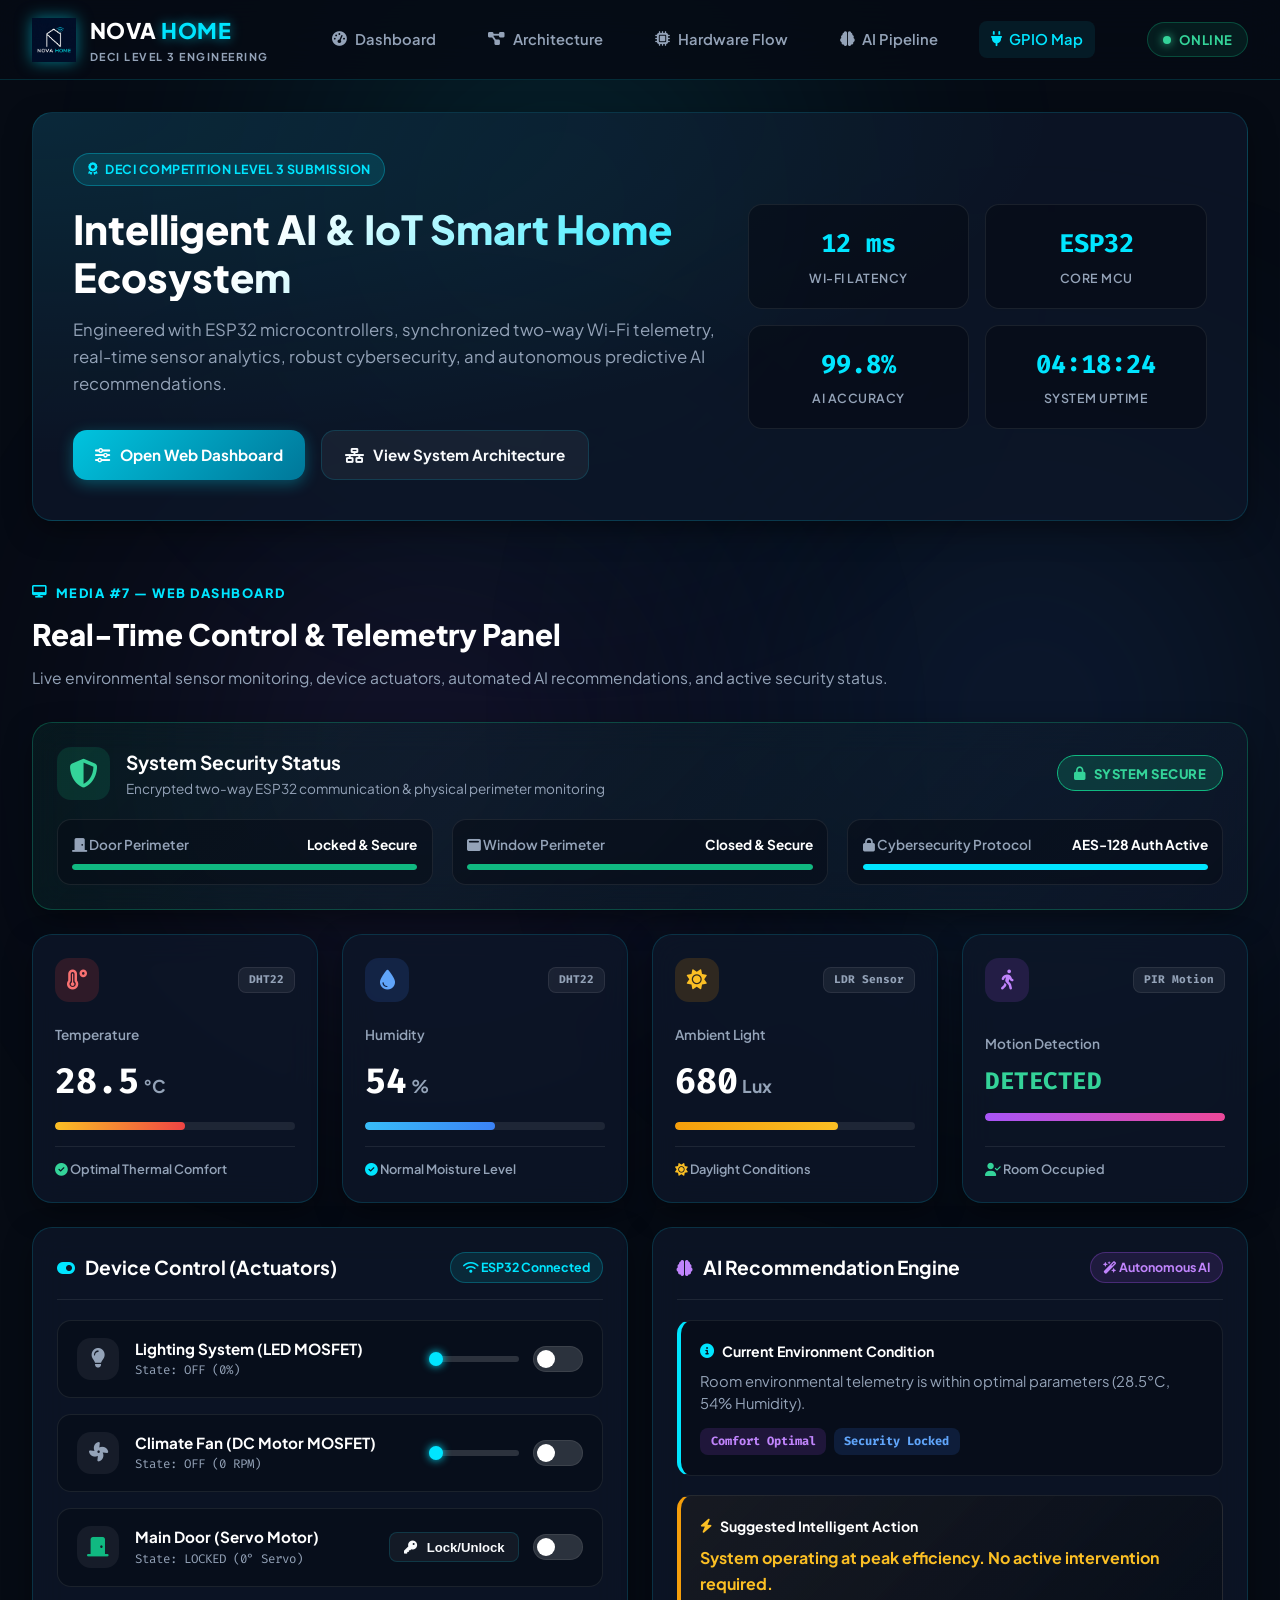
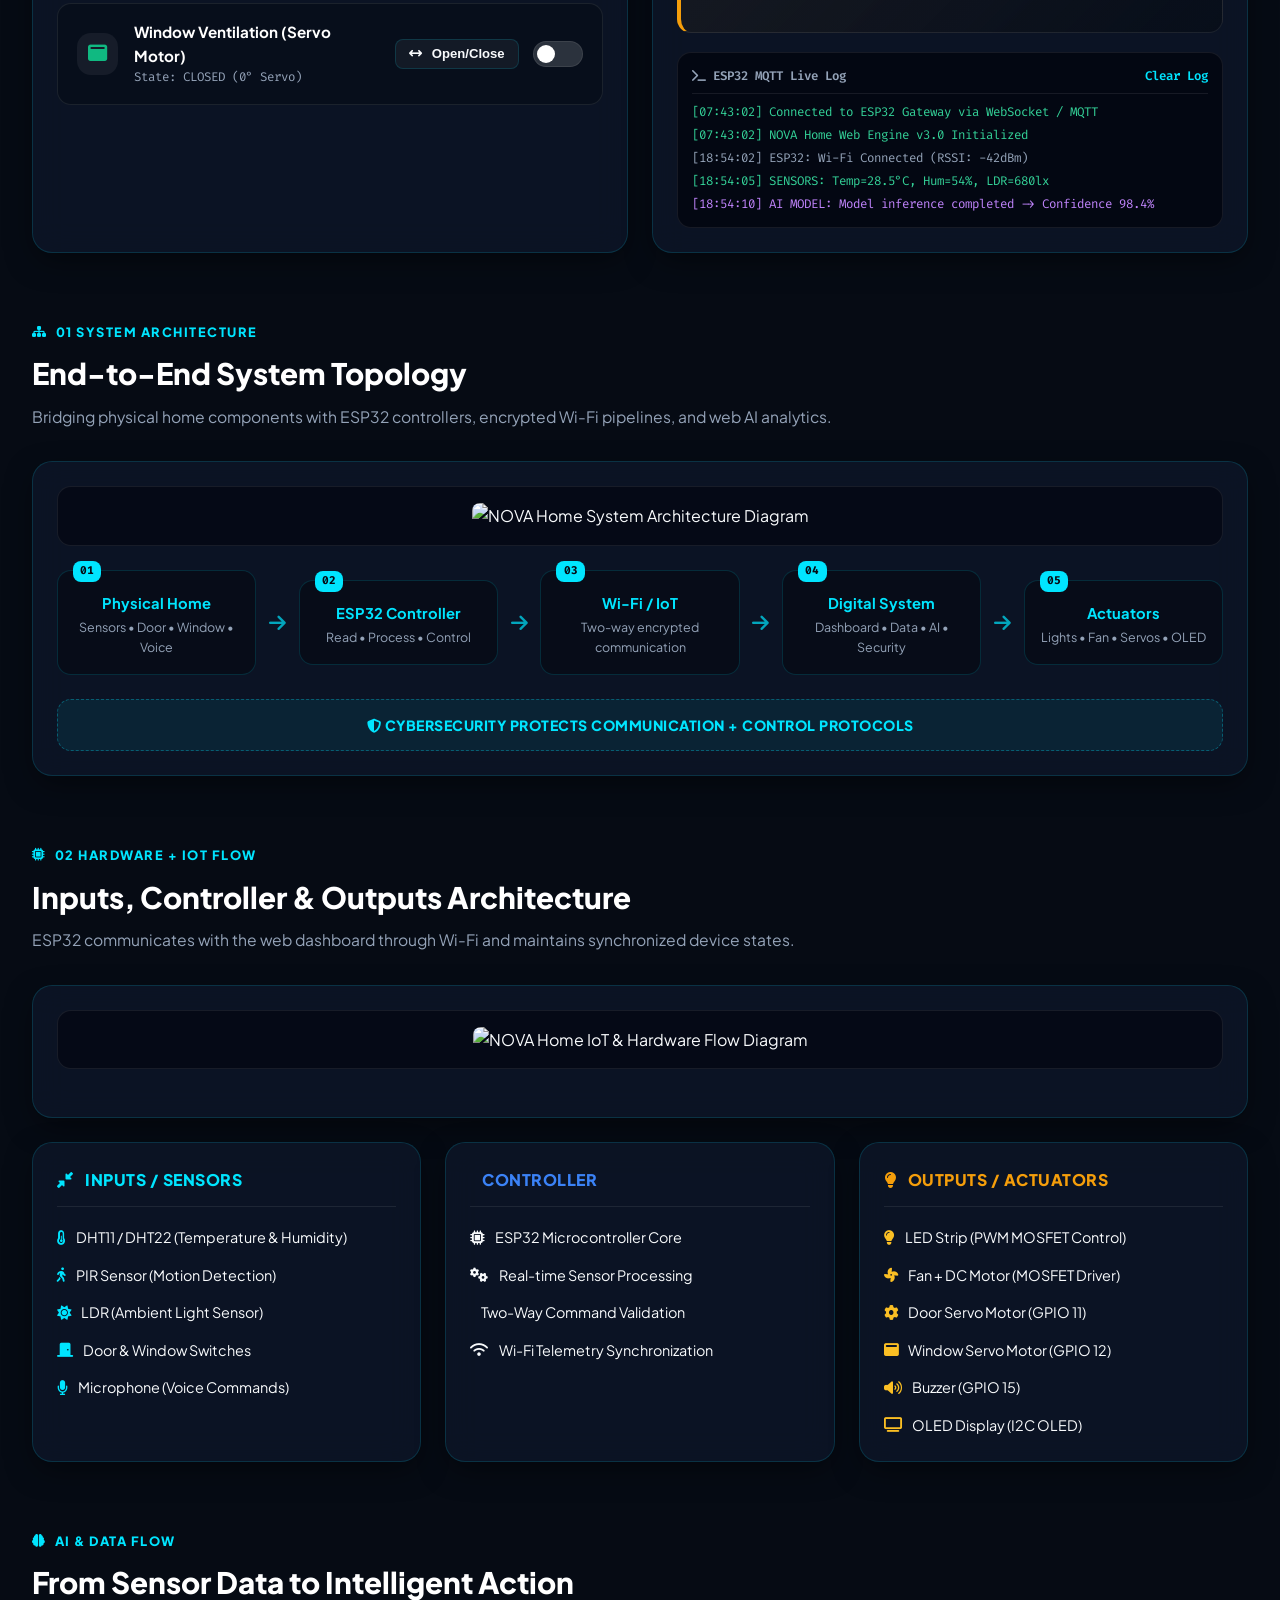
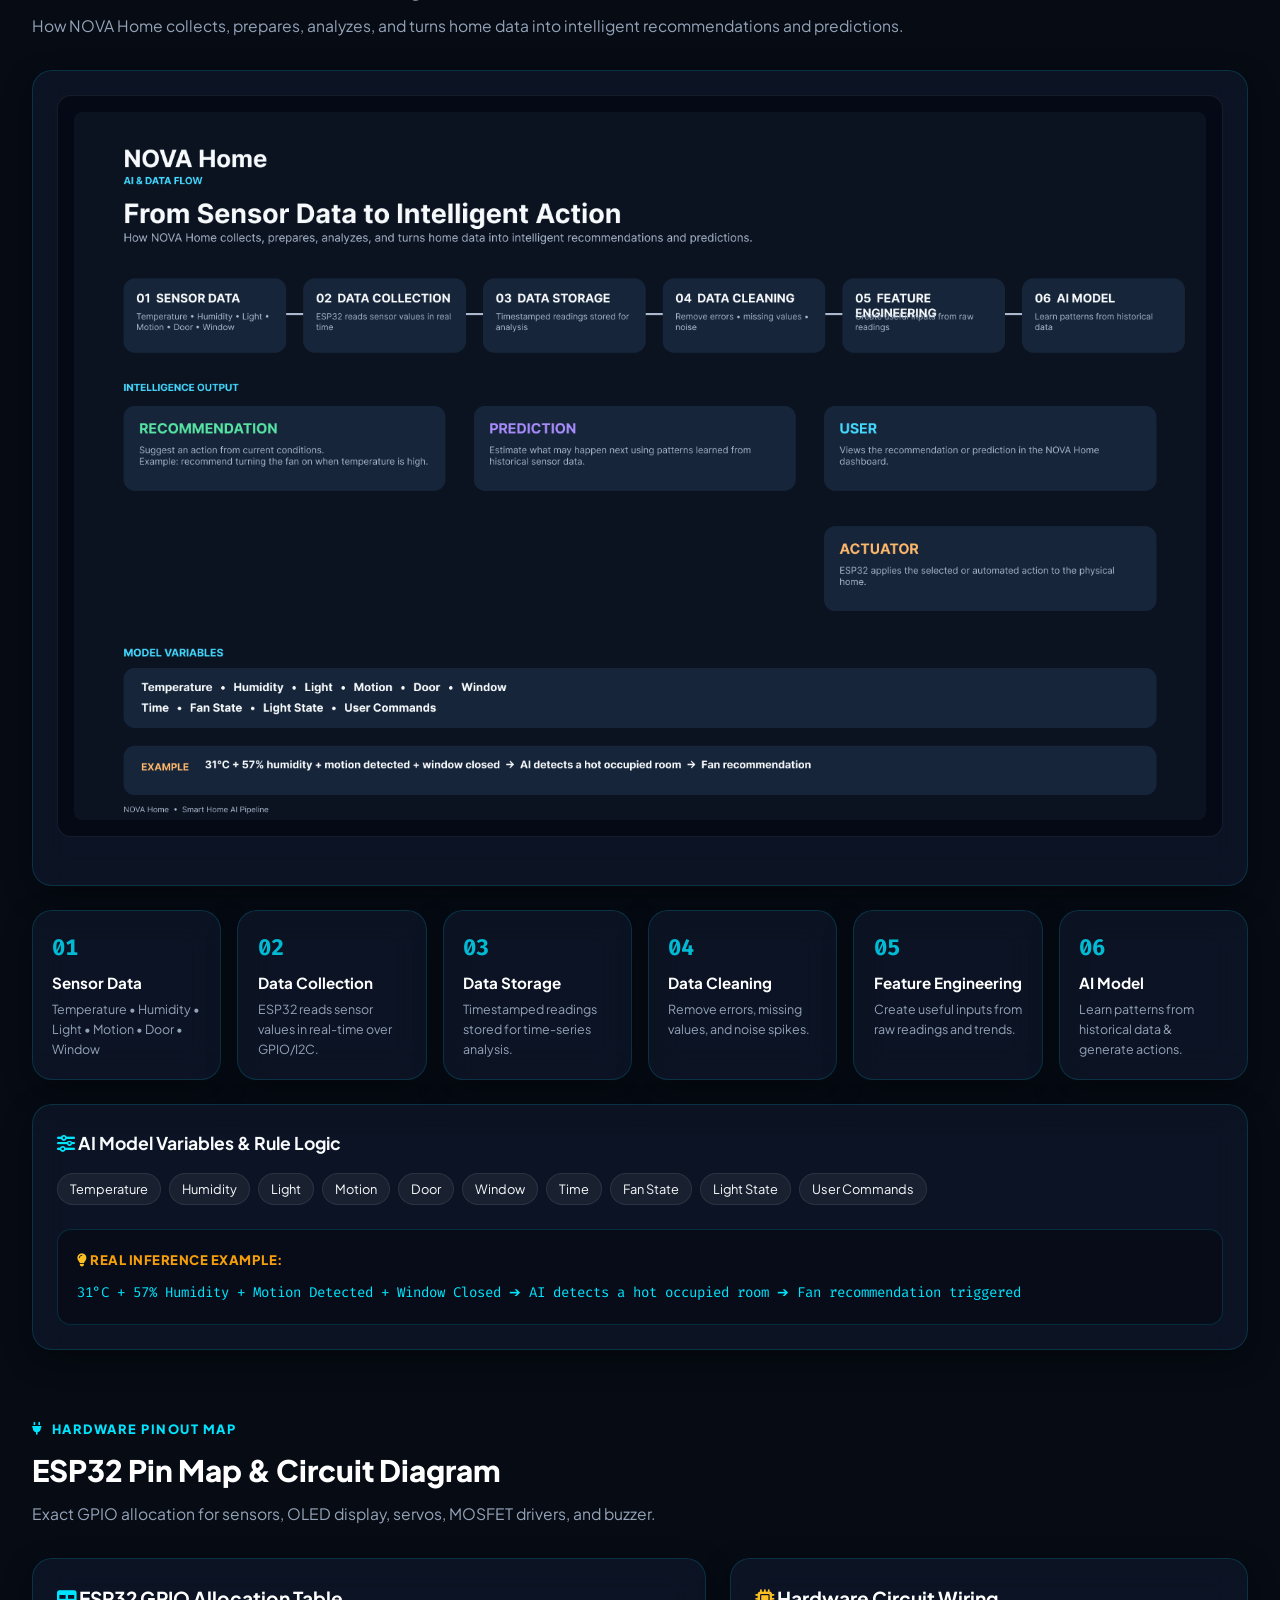
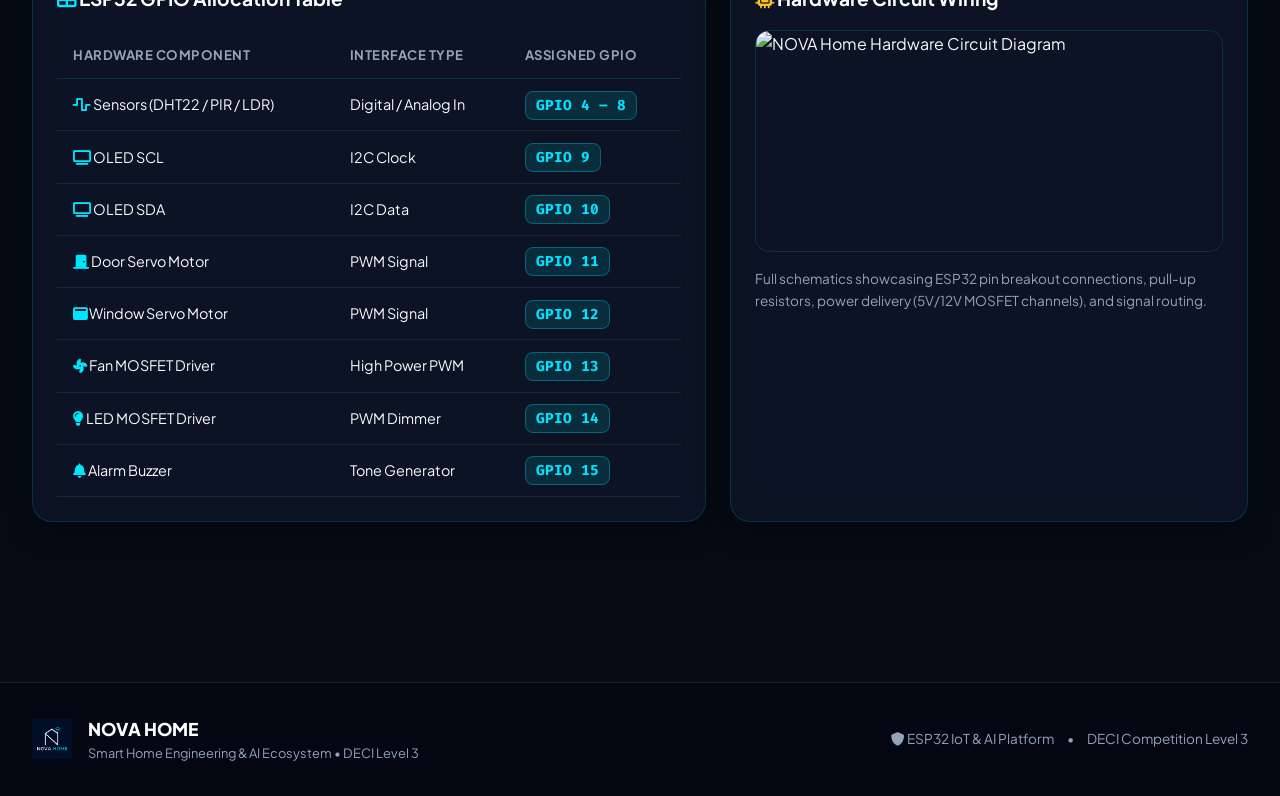
==== commit 8d10281a: "Name Edits" ====
--- a/index.html
+++ b/index.html
@@ -360,7 +360,7 @@
 
             <div class="card glass-card image-preview-card">
                 <div class="diagram-wrapper">
-                    <img src="./System Archetecture.png" alt="NOVA Home System Architecture Diagram" class="diagram-img">
+                    <img src="./System Archetecture #1.png" alt="NOVA Home System Architecture Diagram" class="diagram-img">
                 </div>
                 <div class="architecture-grid">
                     <div class="arch-node">
@@ -409,7 +409,7 @@
 
             <div class="card glass-card image-preview-card margin-bottom-lg">
                 <div class="diagram-wrapper">
-                    <img src="./IoT & Hardware Flow.png" alt="NOVA Home IoT & Hardware Flow Diagram" class="diagram-img">
+                    <img src="./IoT & Hardware Flow #2.png" alt="NOVA Home IoT & Hardware Flow Diagram" class="diagram-img">
                 </div>
             </div>
 
@@ -604,7 +604,7 @@
                 <div class="card glass-card circuit-card">
                     <h3 class="card-title margin-bottom-md"><i class="fa-solid fa-microchip text-amber"></i> Hardware Circuit Wiring</h3>
                     <div class="circuit-img-wrapper" id="circuitTrigger">
-                        <img src="./Circuit.png" alt="NOVA Home Hardware Circuit Diagram" class="circuit-thumb">
+                        <img src="./Circuit #3.png" alt="NOVA Home Hardware Circuit Diagram" class="circuit-thumb">
                         <div class="circuit-overlay">
                             <i class="fa-solid fa-magnifying-glass-plus"></i> Click to Enlarge Circuit Diagram
                         </div>
@@ -622,7 +622,7 @@
         <div class="modal-content">
             <button class="modal-close" id="modalClose"><i class="fa-solid fa-xmark"></i></button>
             <h3 class="modal-title">NOVA Home Circuit Schematic</h3>
-            <img src="./Circuit.png" alt="Enlarged Circuit Schematic" class="modal-img">
+            <img src="./Circuit #3.png" alt="Enlarged Circuit Schematic" class="modal-img">
         </div>
     </div>
 
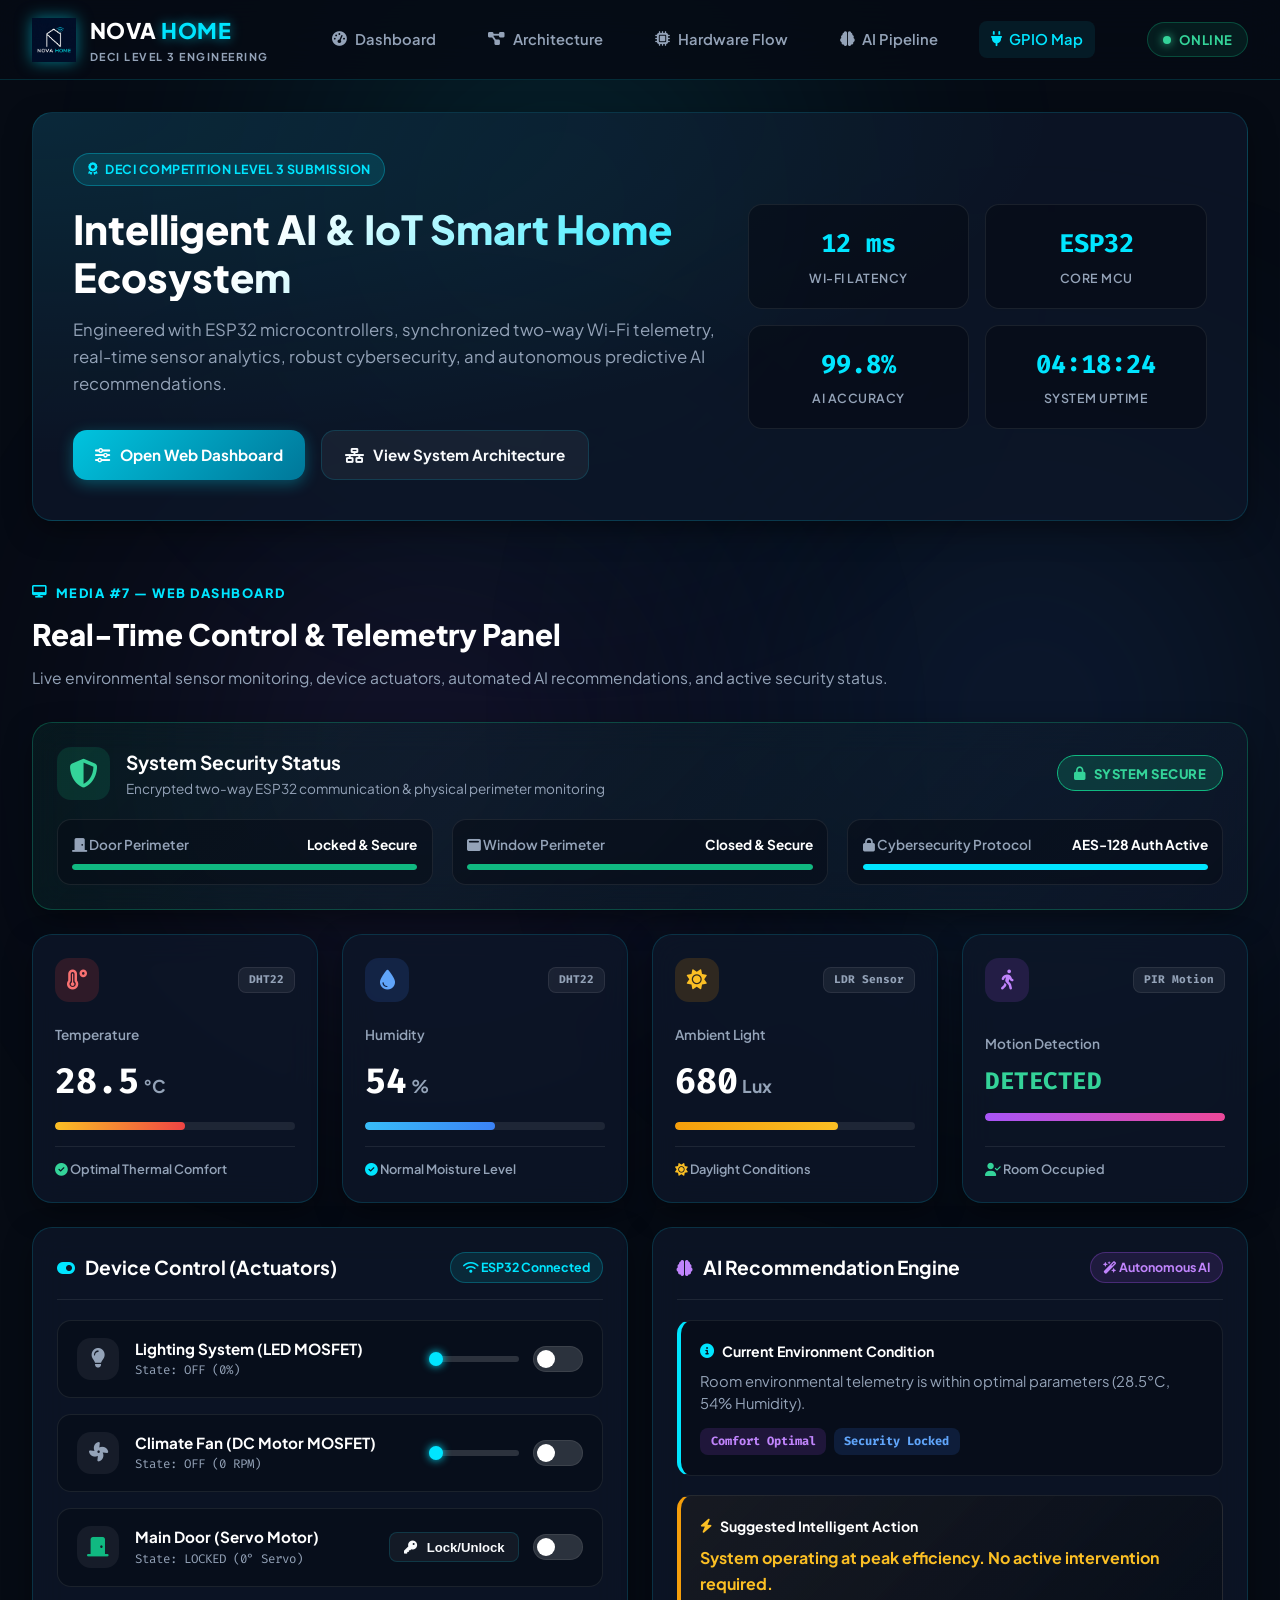
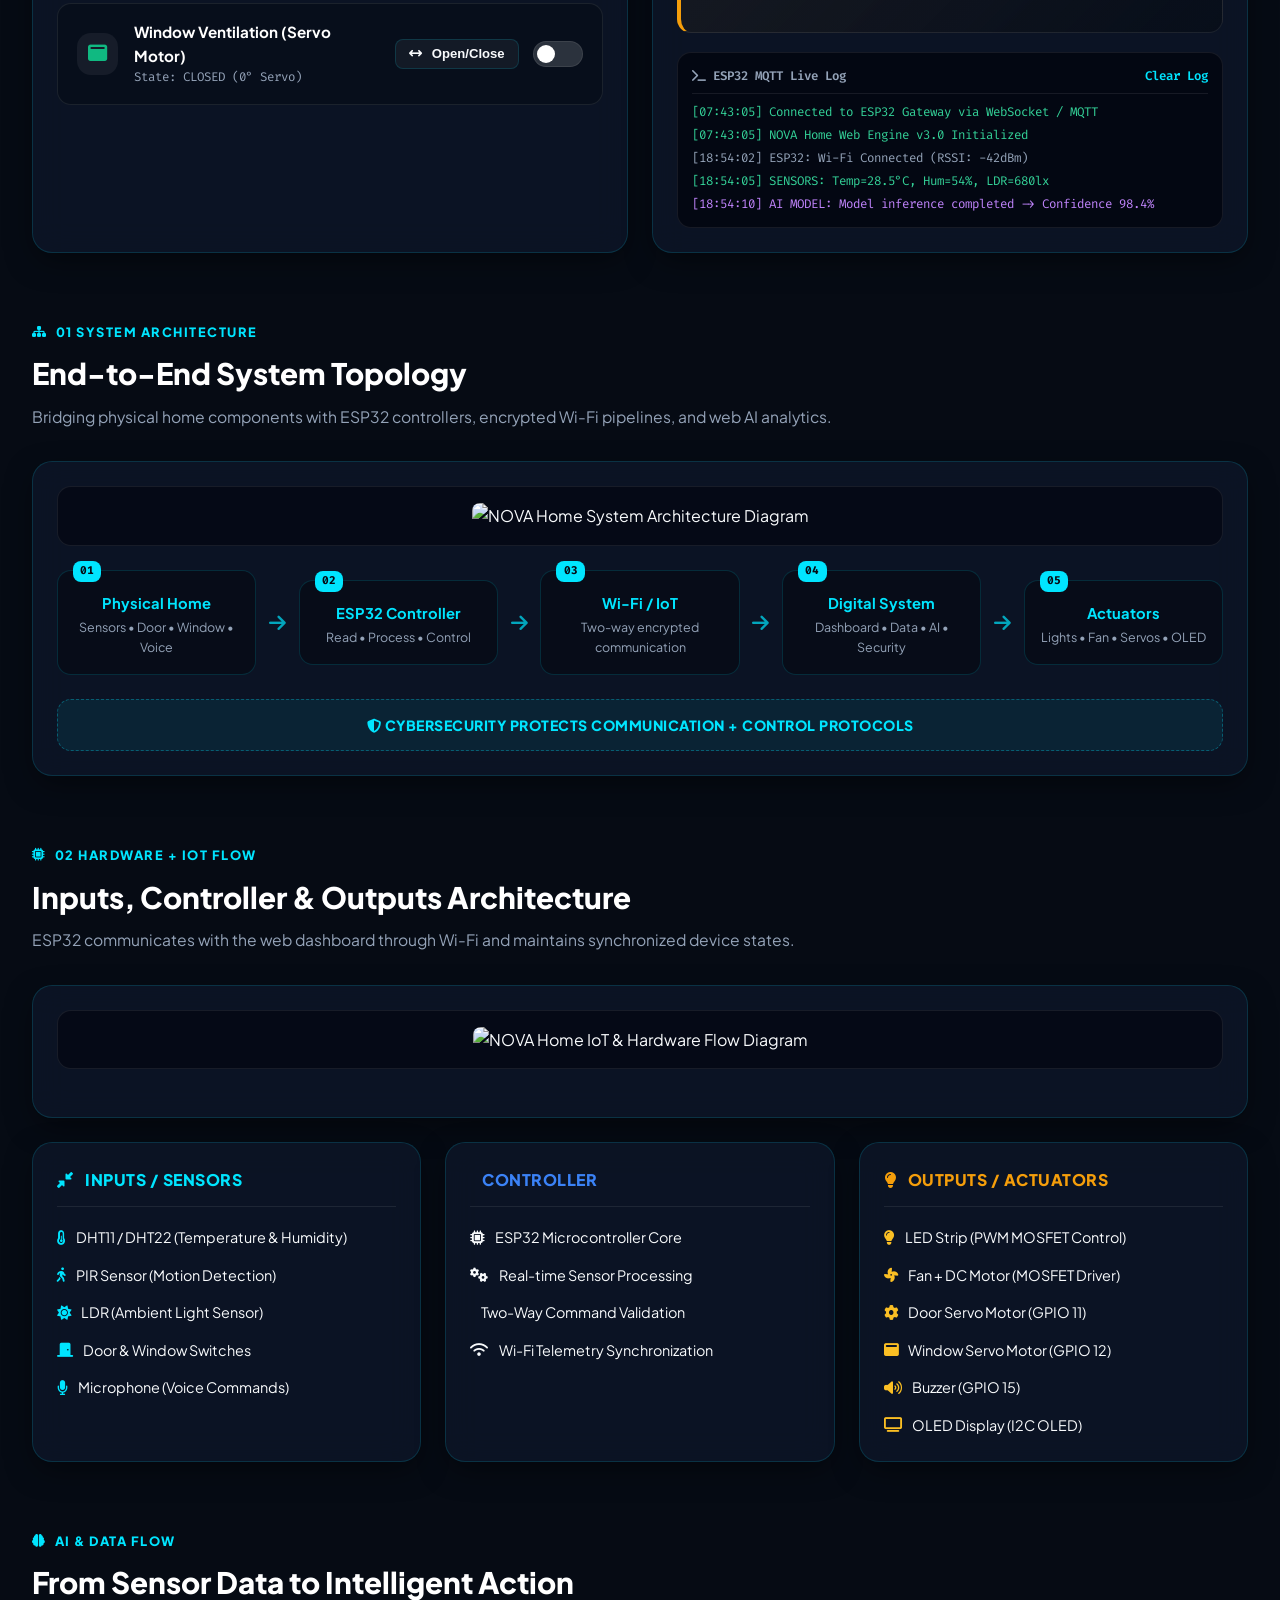
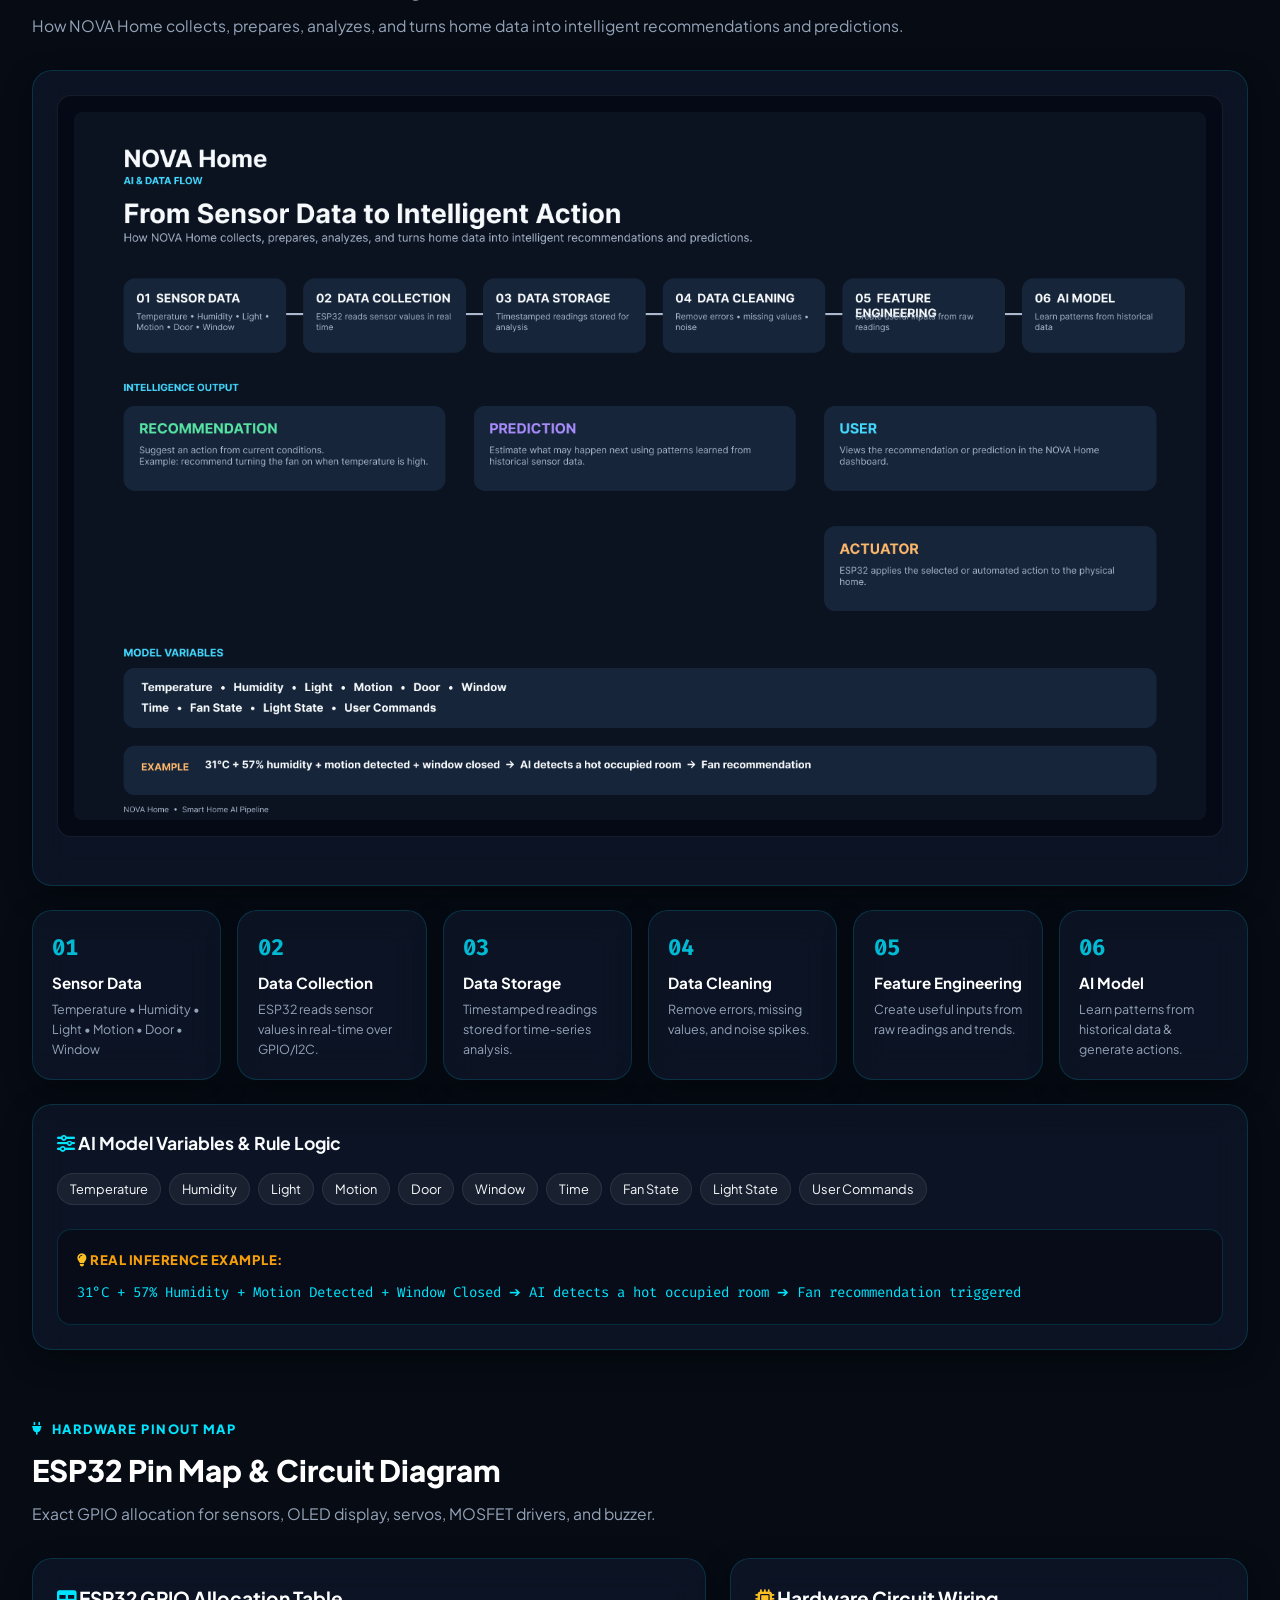
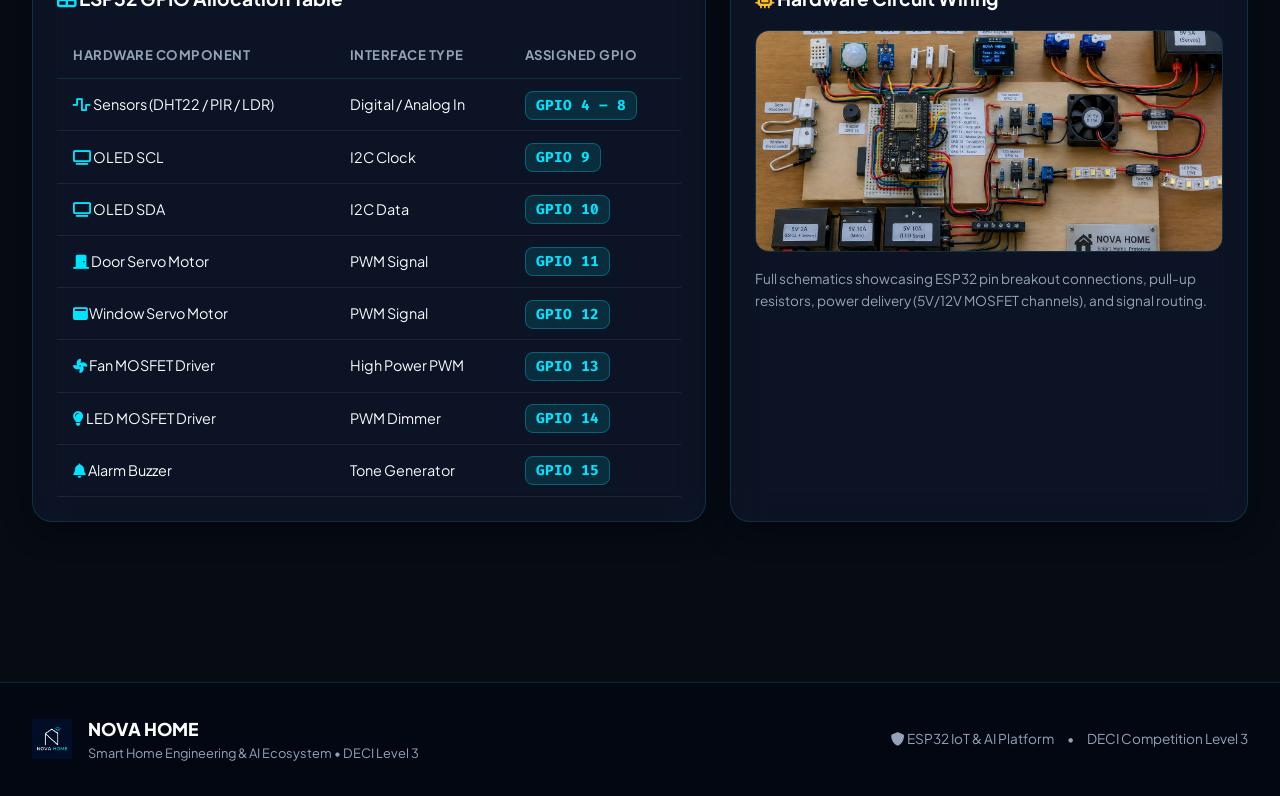
==== commit c9079e77: "edit" ====
--- a/index.html
+++ b/index.html
@@ -604,7 +604,7 @@
                 <div class="card glass-card circuit-card">
                     <h3 class="card-title margin-bottom-md"><i class="fa-solid fa-microchip text-amber"></i> Hardware Circuit Wiring</h3>
                     <div class="circuit-img-wrapper" id="circuitTrigger">
-                        <img src="./Circuit #3.png" alt="NOVA Home Hardware Circuit Diagram" class="circuit-thumb">
+                        <img src="./Circuit_3.png" alt="NOVA Home Hardware Circuit Diagram" class="circuit-thumb">
                         <div class="circuit-overlay">
                             <i class="fa-solid fa-magnifying-glass-plus"></i> Click to Enlarge Circuit Diagram
                         </div>
--- a/style.css
+++ b/style.css
@@ -1417,26 +1417,326 @@
 .margin-bottom-md { margin-bottom: 1rem; }
 .margin-bottom-lg { margin-bottom: 1.5rem; }
 
-/* RESPONSIVE DESIGN */
+/* ==========================================================================
+   RESPONSIVE DESIGN & MOBILE COMPATIBILITY SYSTEM
+   ========================================================================== */
+
+/* --- TABLETS & SMALL LAPTOPS (max-width: 1024px) --- */
+@media (max-width: 1024px) {
+    .controls-ai-grid {
+        grid-template-columns: 1fr;
+    }
+}
+
+/* --- TABLETS PORTRAIT & MEDIUM MOBILE (max-width: 992px) --- */
 @media (max-width: 992px) {
     .hero-banner {
         grid-template-columns: 1fr;
-    }
+        padding: 2rem;
+    }
+    
+    .mobile-toggle {
+        display: flex;
+        align-items: center;
+        justify-content: center;
+        width: 42px;
+        height: 42px;
+    }
+    
     .nav-menu {
-        display: none;
         position: absolute;
         top: 100%;
         left: 0;
         width: 100%;
-        background: var(--bg-dark);
+        background: rgba(6, 11, 20, 0.96);
+        backdrop-filter: blur(24px);
+        -webkit-backdrop-filter: blur(24px);
+        border-bottom: 1px solid var(--border-glass);
+        box-shadow: 0 20px 40px rgba(0, 0, 0, 0.8), 0 0 25px rgba(0, 229, 255, 0.15);
         flex-direction: column;
-        padding: 1.5rem;
-        border-bottom: 1px solid var(--border-glass);
-    }
+        padding: 1.25rem 1.5rem;
+        gap: 0.65rem;
+        opacity: 0;
+        visibility: hidden;
+        transform: translateY(-12px);
+        transition: all 0.3s cubic-bezier(0.4, 0, 0.2, 1);
+        pointer-events: none;
+        z-index: 1000;
+    }
+
     .nav-menu.active {
-        display: flex;
-    }
-    .mobile-toggle {
-        display: block;
-    }
-}
+        opacity: 1;
+        visibility: visible;
+        transform: translateY(0);
+        pointer-events: auto;
+    }
+
+    .nav-link {
+        width: 100%;
+        padding: 0.75rem 1rem;
+        border-radius: var(--radius-md);
+        font-size: 0.98rem;
+    }
+
+    .pinmap-grid {
+        grid-template-columns: 1fr;
+    }
+
+    .hardware-columns {
+        grid-template-columns: 1fr;
+    }
+
+    .architecture-grid {
+        flex-direction: column;
+        align-items: stretch;
+        gap: 1rem;
+    }
+
+    .arch-node {
+        width: 100%;
+        min-width: unset;
+    }
+
+    .arch-arrow {
+        text-align: center;
+        transform: rotate(90deg);
+        margin: 0.2rem 0;
+    }
+}
+
+/* --- MOBILE PHONES & SMALL TABLETS (max-width: 768px) --- */
+@media (max-width: 768px) {
+    .main-header {
+        padding: 0.75rem 1rem;
+    }
+
+    .brand-logo {
+        width: 36px;
+        height: 36px;
+    }
+
+    .brand-name {
+        font-size: 1.15rem;
+    }
+
+    .brand-sub {
+        font-size: 0.58rem;
+        letter-spacing: 1px;
+    }
+
+    .header-status-group {
+        gap: 0.5rem;
+    }
+
+    .status-badge {
+        padding: 0.3rem 0.65rem;
+        font-size: 0.75rem;
+    }
+
+    .content-wrapper {
+        padding: 1.25rem 1rem;
+    }
+
+    .hero-banner {
+        padding: 1.5rem 1.25rem;
+        margin-bottom: 2.5rem;
+    }
+
+    .hero-badge {
+        font-size: 0.72rem;
+        padding: 0.3rem 0.7rem;
+        margin-bottom: 0.85rem;
+    }
+
+    .hero-title {
+        font-size: clamp(1.5rem, 5.5vw, 2.2rem);
+        margin-bottom: 0.75rem;
+    }
+
+    .hero-desc {
+        font-size: 0.92rem;
+        margin-bottom: 1.5rem;
+    }
+
+    .hero-actions {
+        flex-direction: column;
+        width: 100%;
+        gap: 0.75rem;
+    }
+
+    .hero-actions .btn {
+        width: 100%;
+        justify-content: center;
+    }
+
+    .hero-stats {
+        grid-template-columns: repeat(2, 1fr);
+        gap: 0.75rem;
+    }
+
+    .stat-card {
+        padding: 0.9rem 0.6rem;
+    }
+
+    .stat-value {
+        font-size: 1.35rem;
+    }
+
+    .stat-label {
+        font-size: 0.72rem;
+    }
+
+    .section-container {
+        margin-bottom: 2.5rem;
+    }
+
+    .section-title {
+        font-size: 1.45rem;
+    }
+
+    .section-subtitle {
+        font-size: 0.88rem;
+    }
+
+    /* SECURITY ROW */
+    .security-banner {
+        padding: 1.25rem 1rem;
+    }
+
+    .security-banner-header {
+        flex-direction: column;
+        align-items: flex-start;
+        gap: 0.85rem;
+    }
+
+    .security-pill {
+        align-self: flex-start;
+    }
+
+    .security-status-grid {
+        grid-template-columns: 1fr;
+        gap: 0.85rem;
+    }
+
+    /* SENSORS GRID */
+    .sensors-grid {
+        grid-template-columns: 1fr;
+        gap: 1rem;
+    }
+
+    .sensor-card {
+        padding: 1.2rem;
+    }
+
+    .sensor-val {
+        font-size: 1.85rem;
+    }
+
+    /* DEVICE CONTROL ITEMS */
+    .devices-card, .ai-recommendation-card {
+        padding: 1.2rem 1rem;
+    }
+
+    .device-item {
+        flex-direction: column;
+        align-items: stretch;
+        gap: 0.85rem;
+        padding: 1rem;
+    }
+
+    .device-info {
+        width: 100%;
+    }
+
+    .device-actions {
+        width: 100%;
+        justify-content: space-between;
+        padding-top: 0.65rem;
+        border-top: 1px solid rgba(255, 255, 255, 0.06);
+    }
+
+    .brightness-slider {
+        flex: 1;
+        min-width: 80px;
+        max-width: 140px;
+    }
+
+    /* TABLES & CARDS */
+    .table-card, .circuit-card, .hw-column {
+        padding: 1.2rem 1rem;
+    }
+
+    .pin-table th, .pin-table td {
+        padding: 0.65rem 0.75rem;
+        font-size: 0.82rem;
+    }
+
+    .circuit-thumb {
+        height: 180px;
+    }
+
+    /* MODAL OVERLAY */
+    .modal-overlay {
+        padding: 1rem;
+    }
+
+    .modal-content {
+        padding: 1.25rem 1rem;
+        border-radius: var(--radius-md);
+    }
+
+    .modal-title {
+        font-size: 1.15rem;
+        padding-right: 2rem;
+    }
+
+    .modal-close {
+        top: 0.85rem;
+        right: 0.85rem;
+        width: 38px;
+        height: 38px;
+    }
+
+    /* FOOTER */
+    .main-footer {
+        padding: 2rem 1rem;
+        margin-top: 2.5rem;
+    }
+
+    .footer-container {
+        flex-direction: column;
+        align-items: flex-start;
+        gap: 1rem;
+    }
+
+    .footer-info {
+        flex-direction: column;
+        gap: 0.35rem;
+    }
+}
+
+/* --- SMALL MOBILE PHONES (max-width: 480px) --- */
+@media (max-width: 480px) {
+    .hero-stats {
+        grid-template-columns: 1fr;
+    }
+
+    .brand-sub {
+        display: none; /* Hide subtitle on tiny screens for maximum logo clarity */
+    }
+
+    .telemetry-log-box {
+        font-size: 0.72rem;
+        padding: 0.65rem;
+    }
+
+    .log-content {
+        word-break: break-word;
+        max-height: 120px;
+    }
+
+    .ai-steps-grid {
+        grid-template-columns: 1fr;
+    }
+}
+
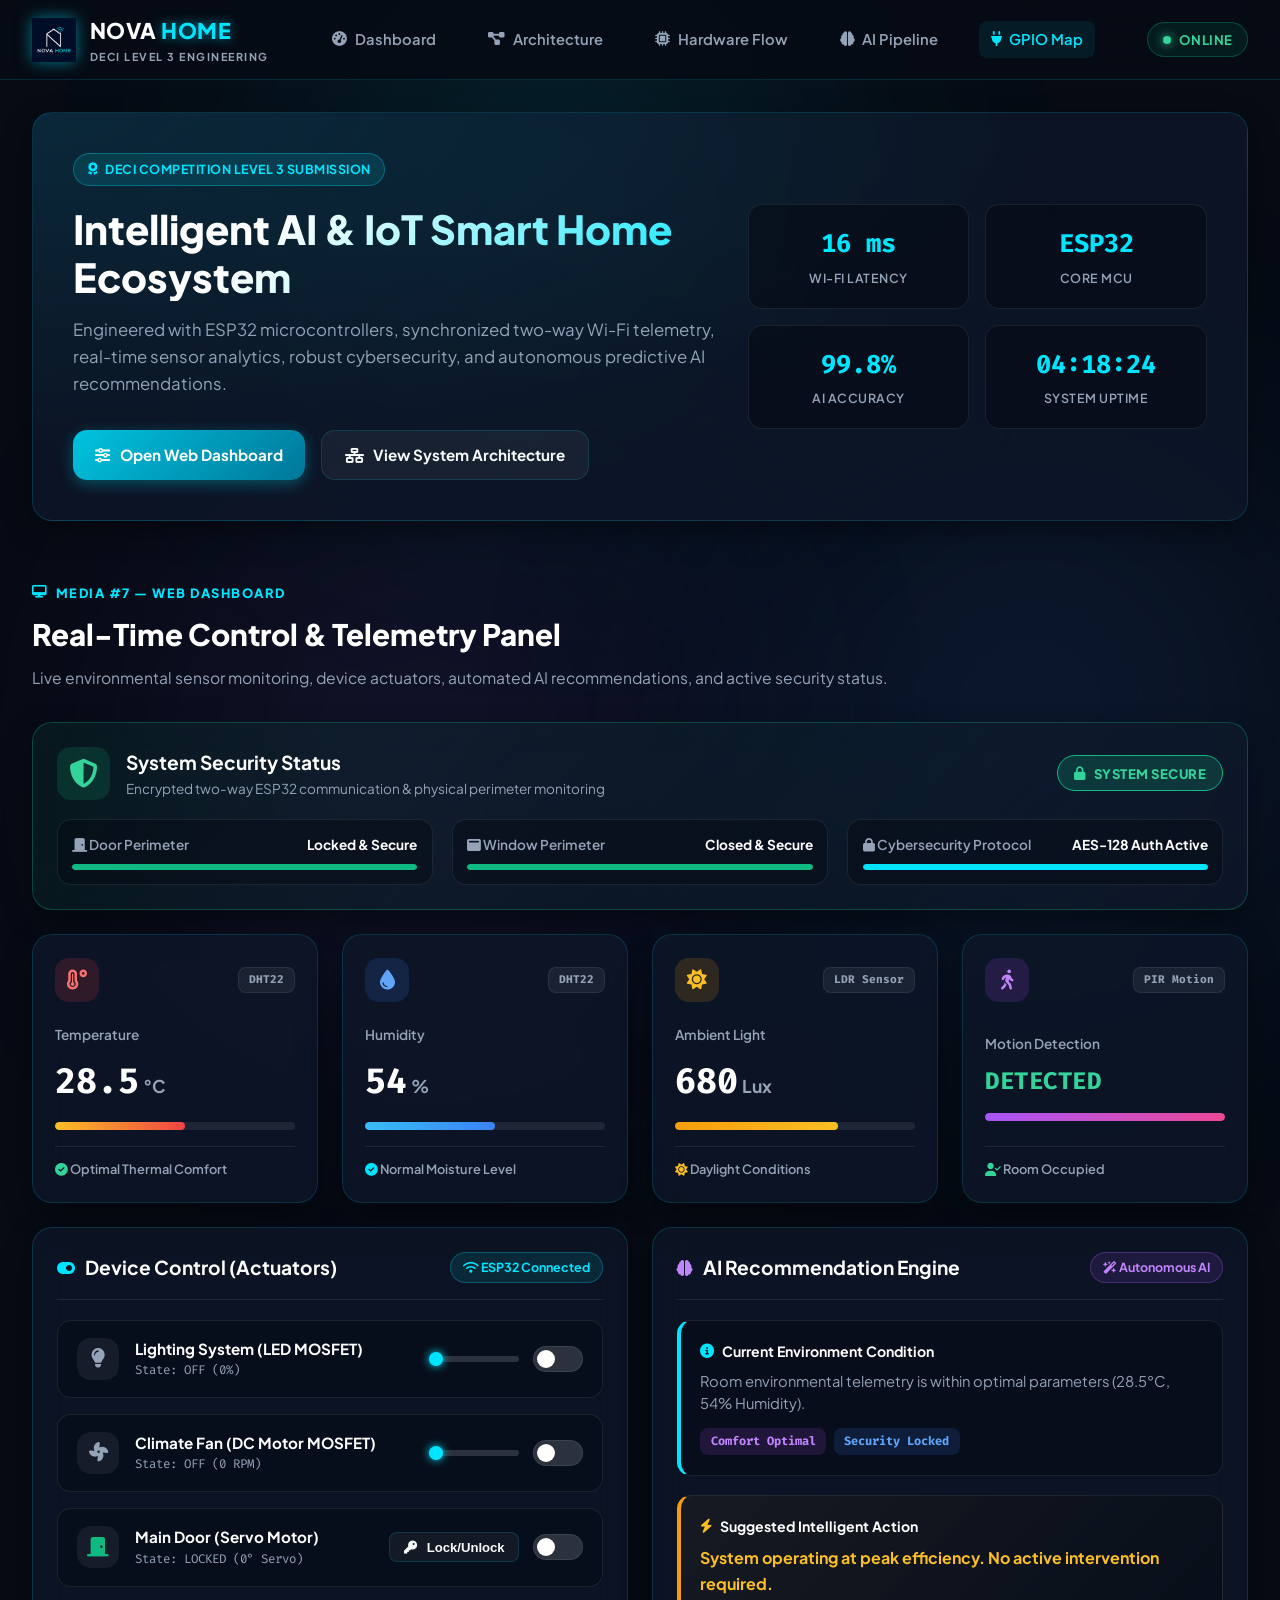
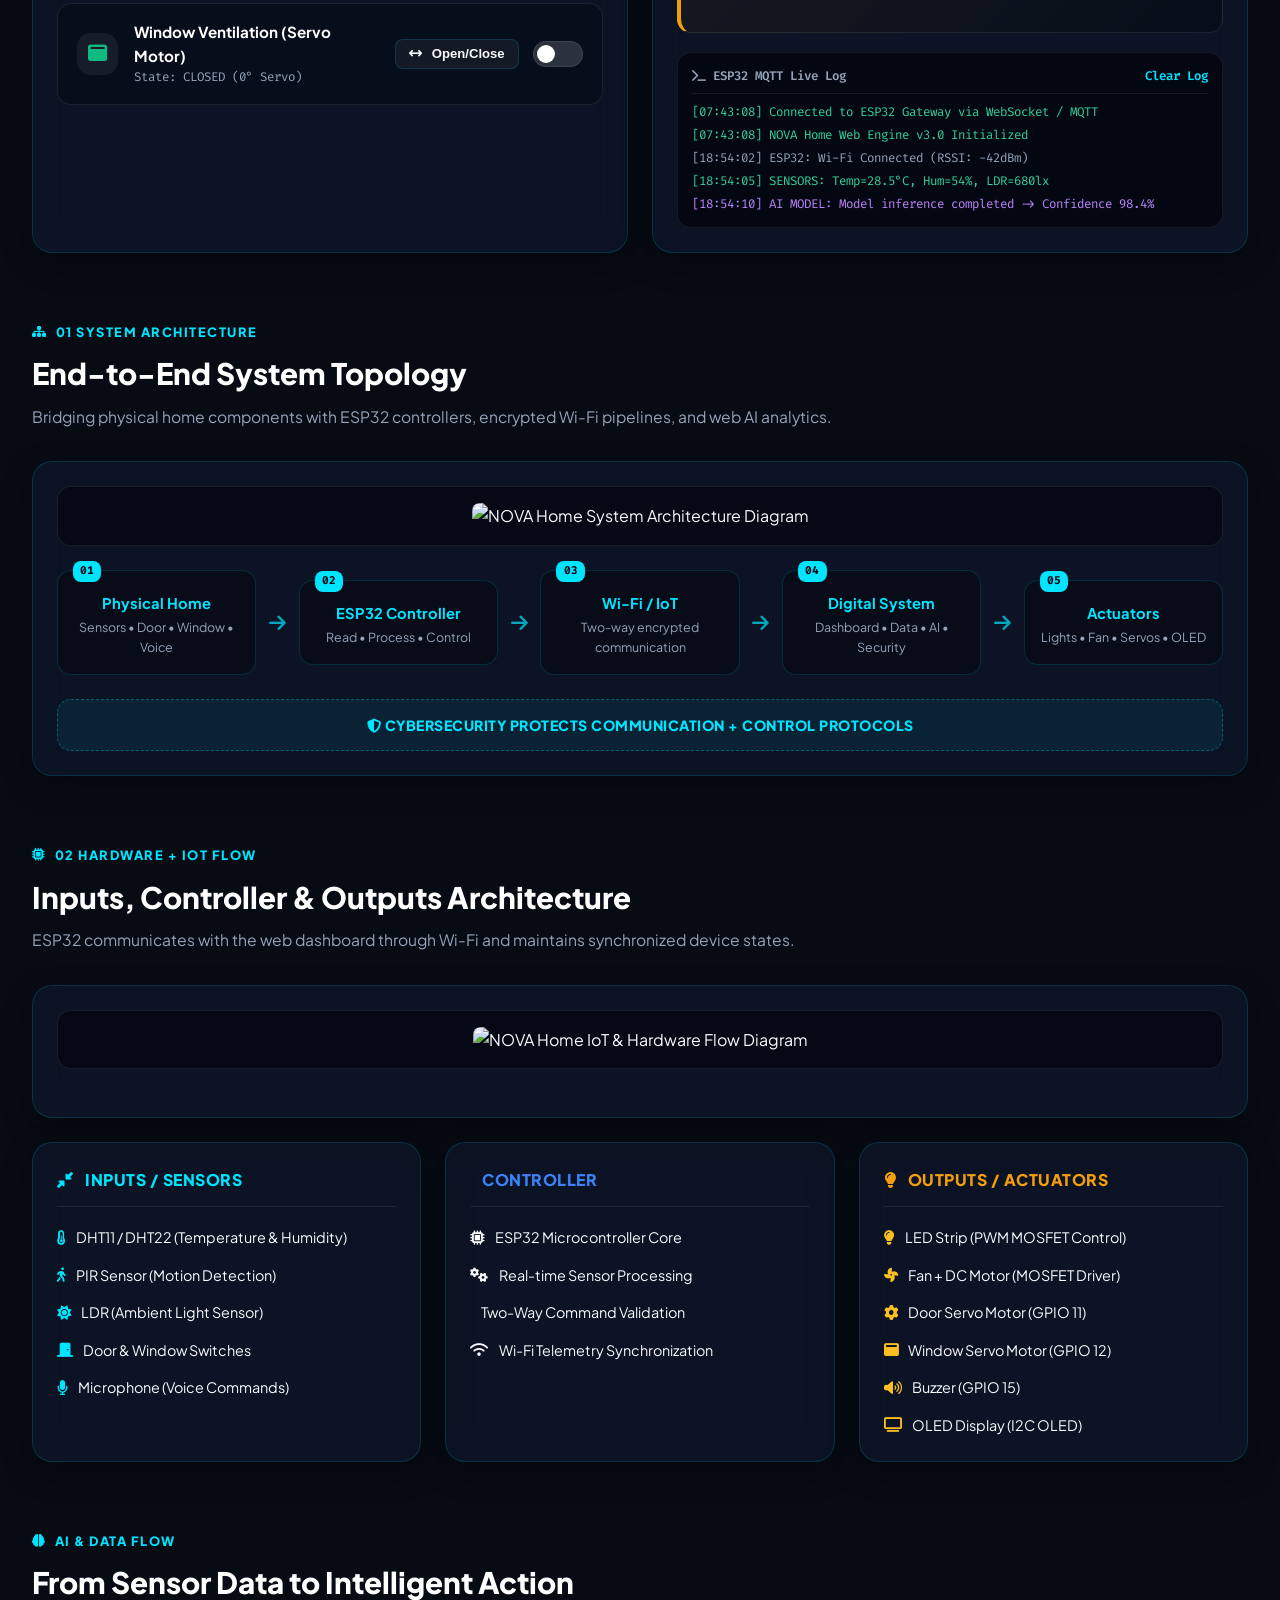
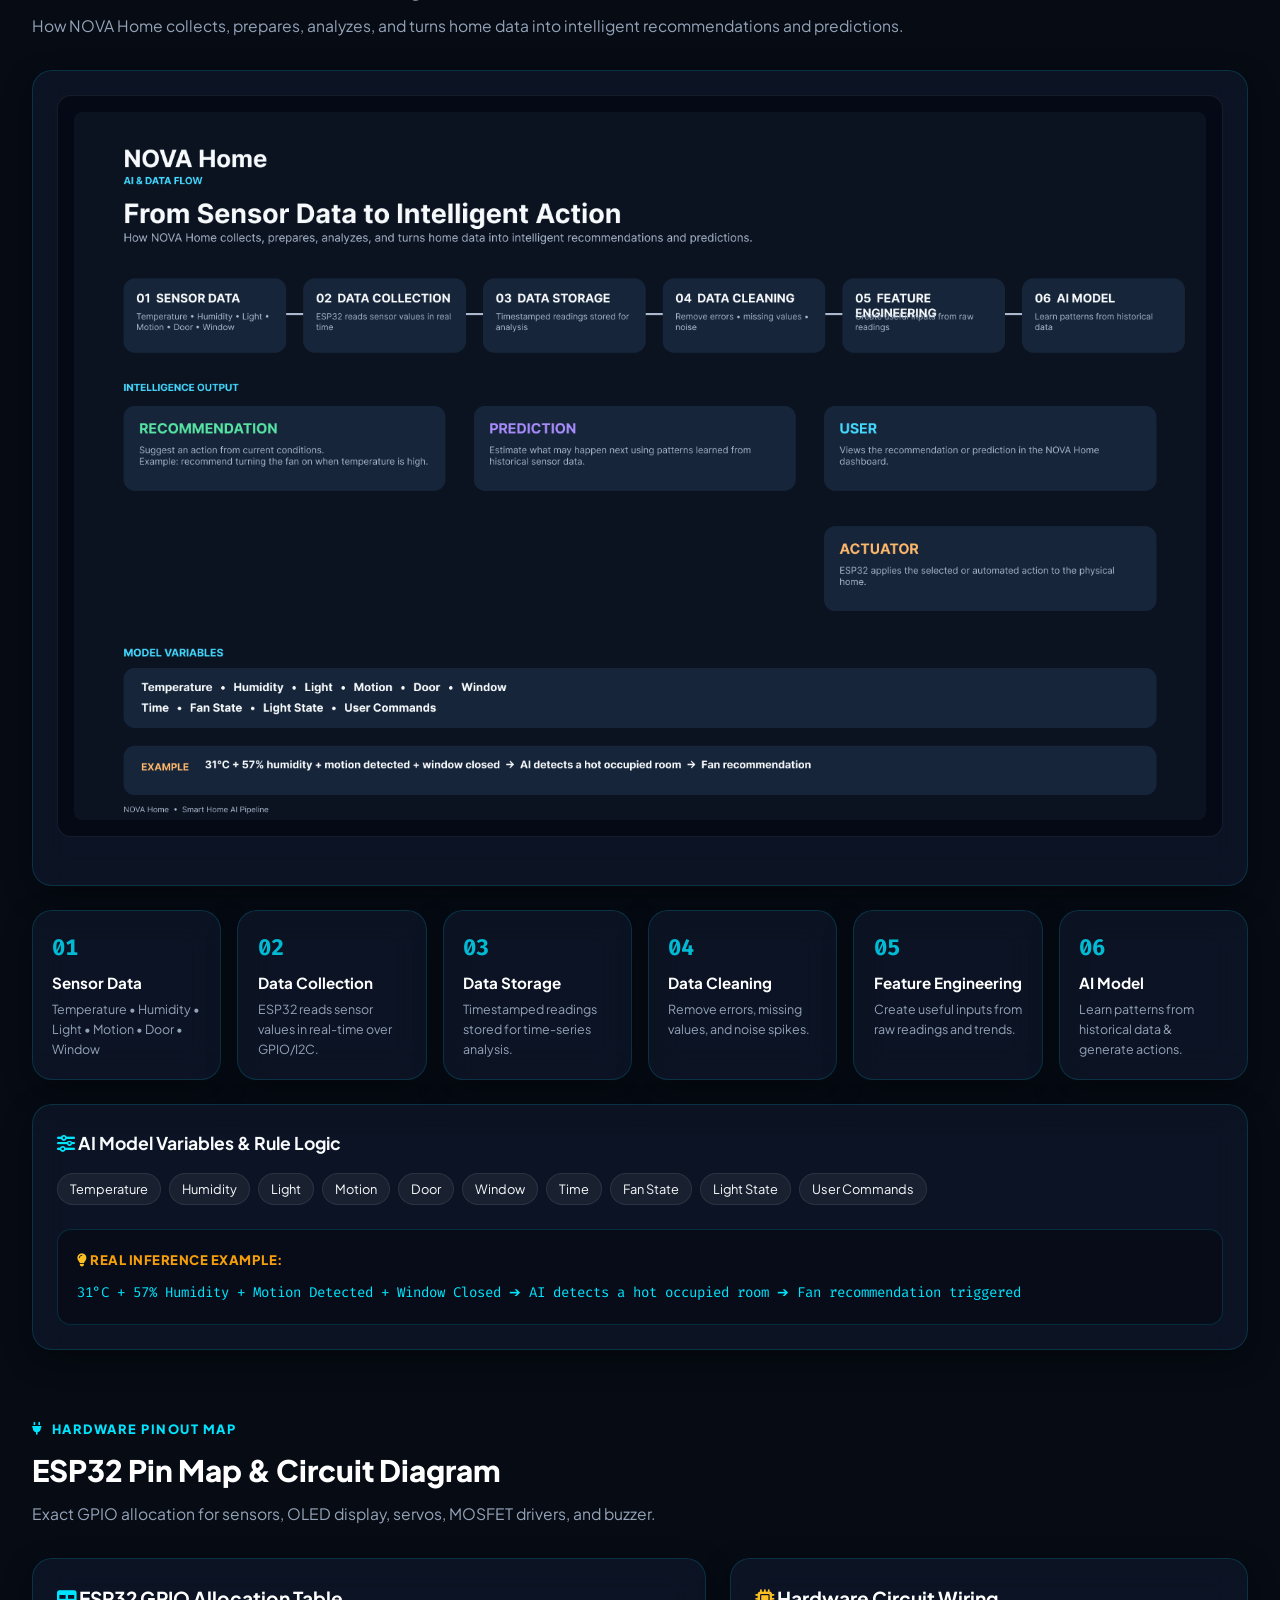
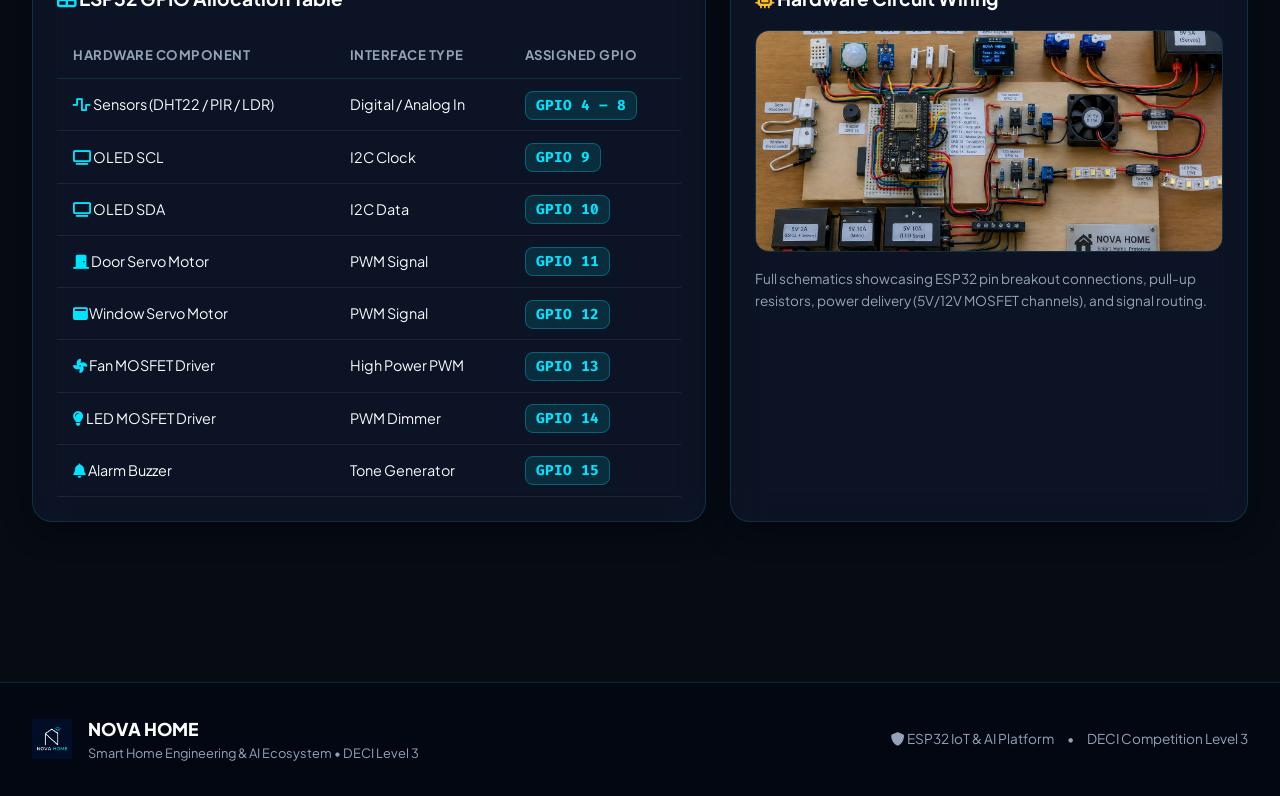
==== commit df15d1ac: "edit" ====
--- a/index.html
+++ b/index.html
@@ -360,7 +360,7 @@
 
             <div class="card glass-card image-preview-card">
                 <div class="diagram-wrapper">
-                    <img src="./System Archetecture #1.png" alt="NOVA Home System Architecture Diagram" class="diagram-img">
+                    <img src="./System Archetecture_1.png" alt="NOVA Home System Architecture Diagram" class="diagram-img">
                 </div>
                 <div class="architecture-grid">
                     <div class="arch-node">
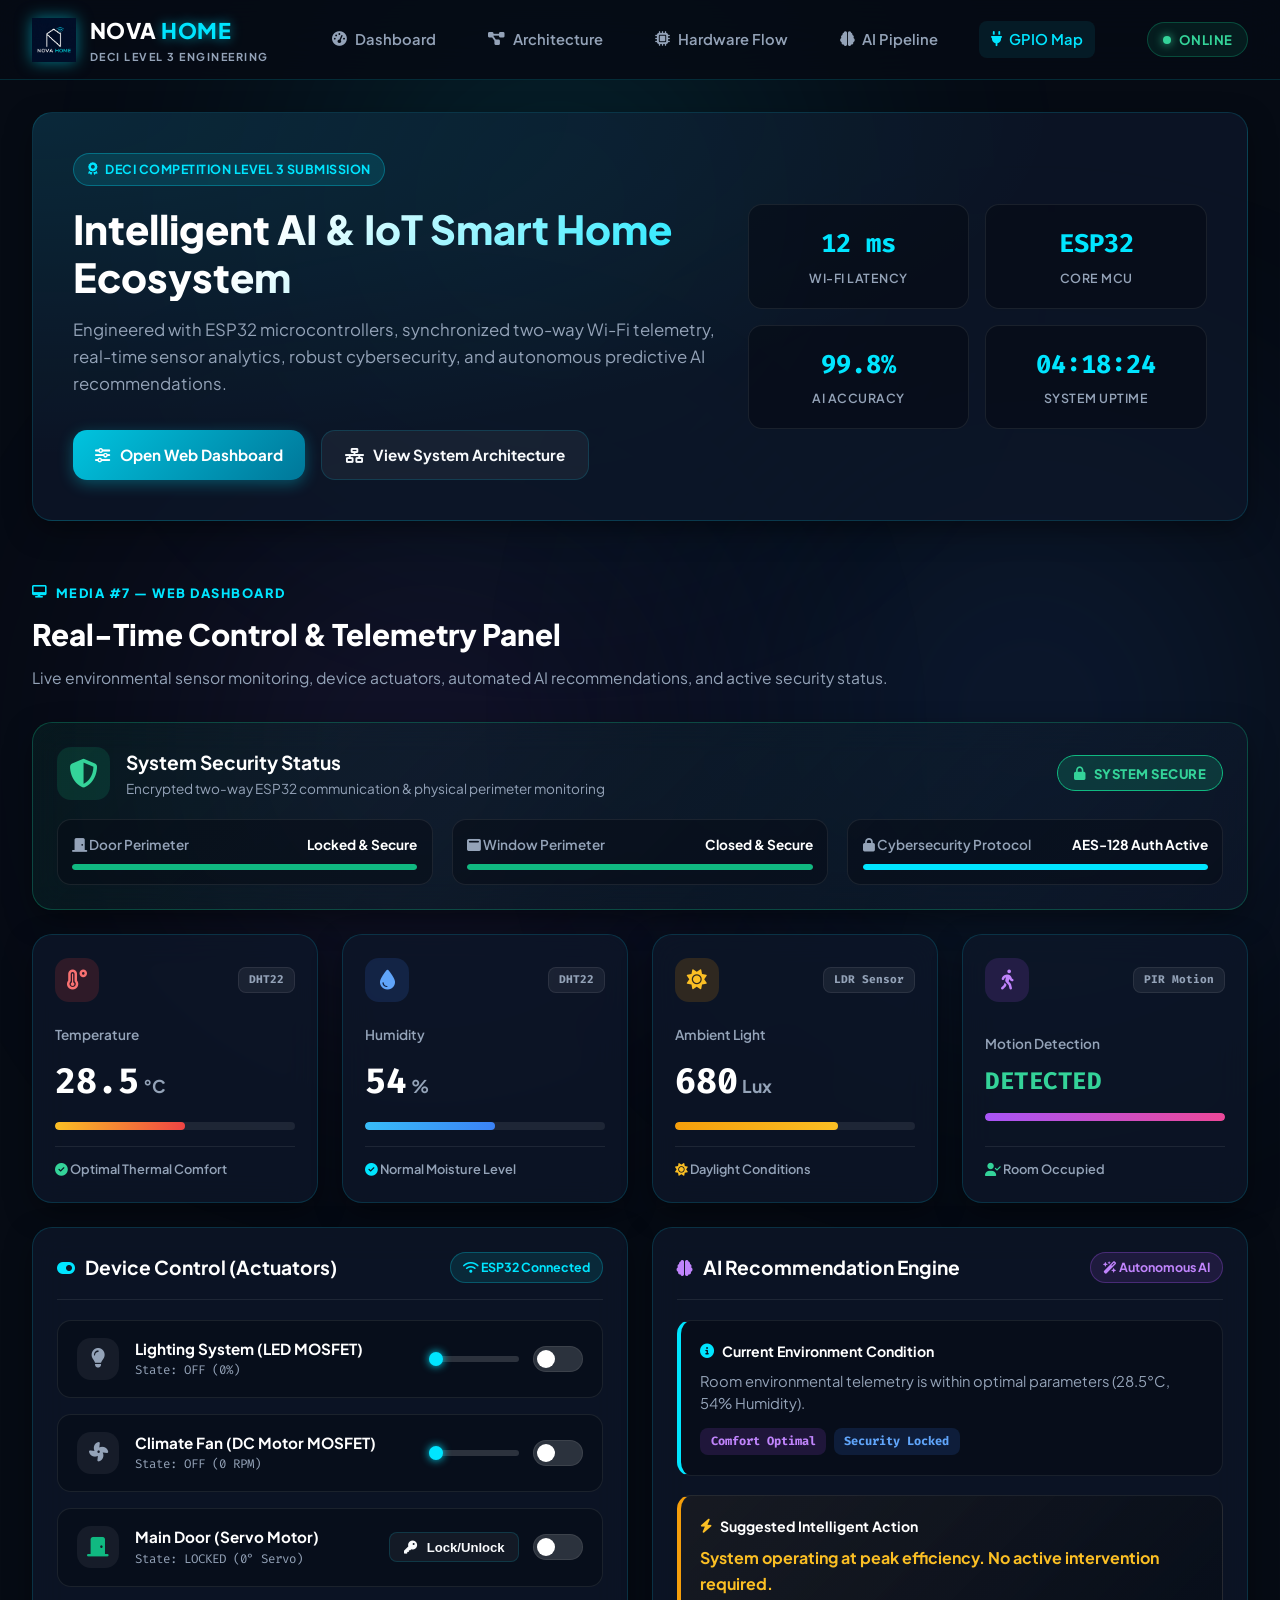
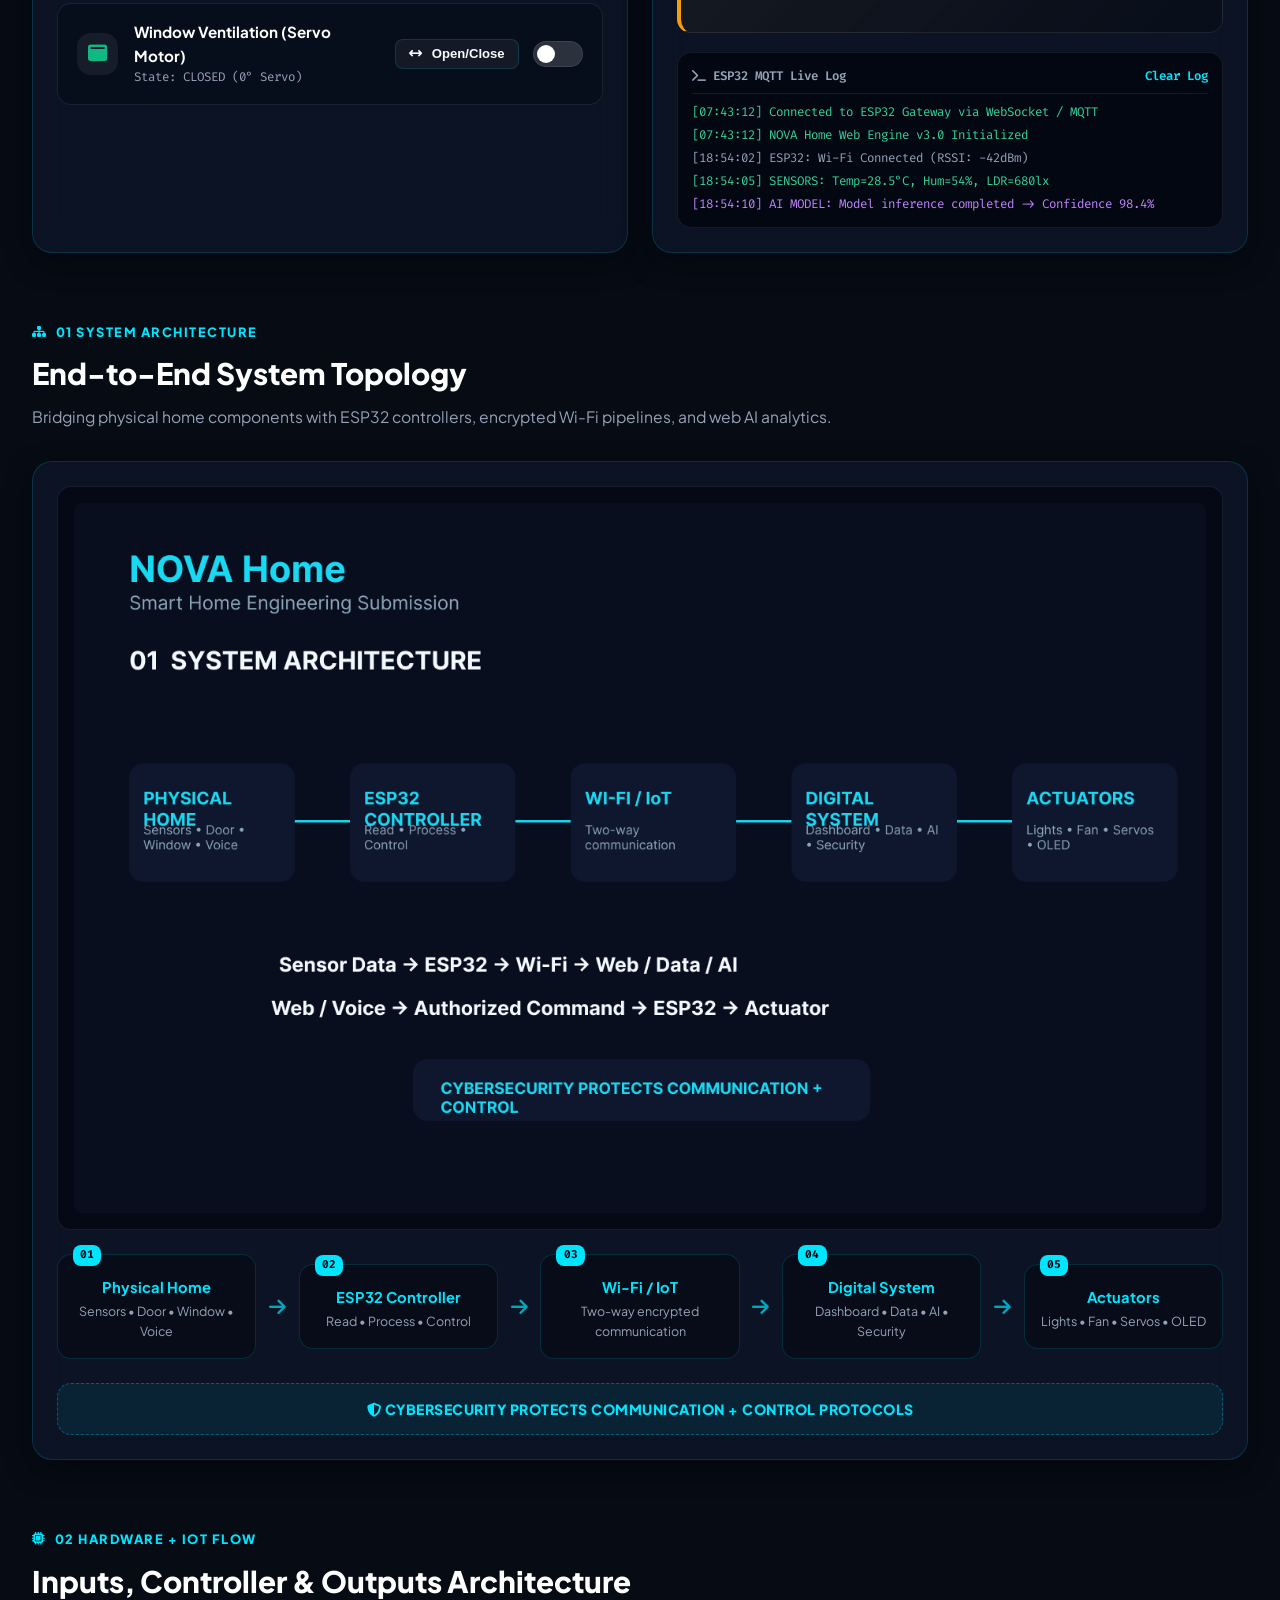
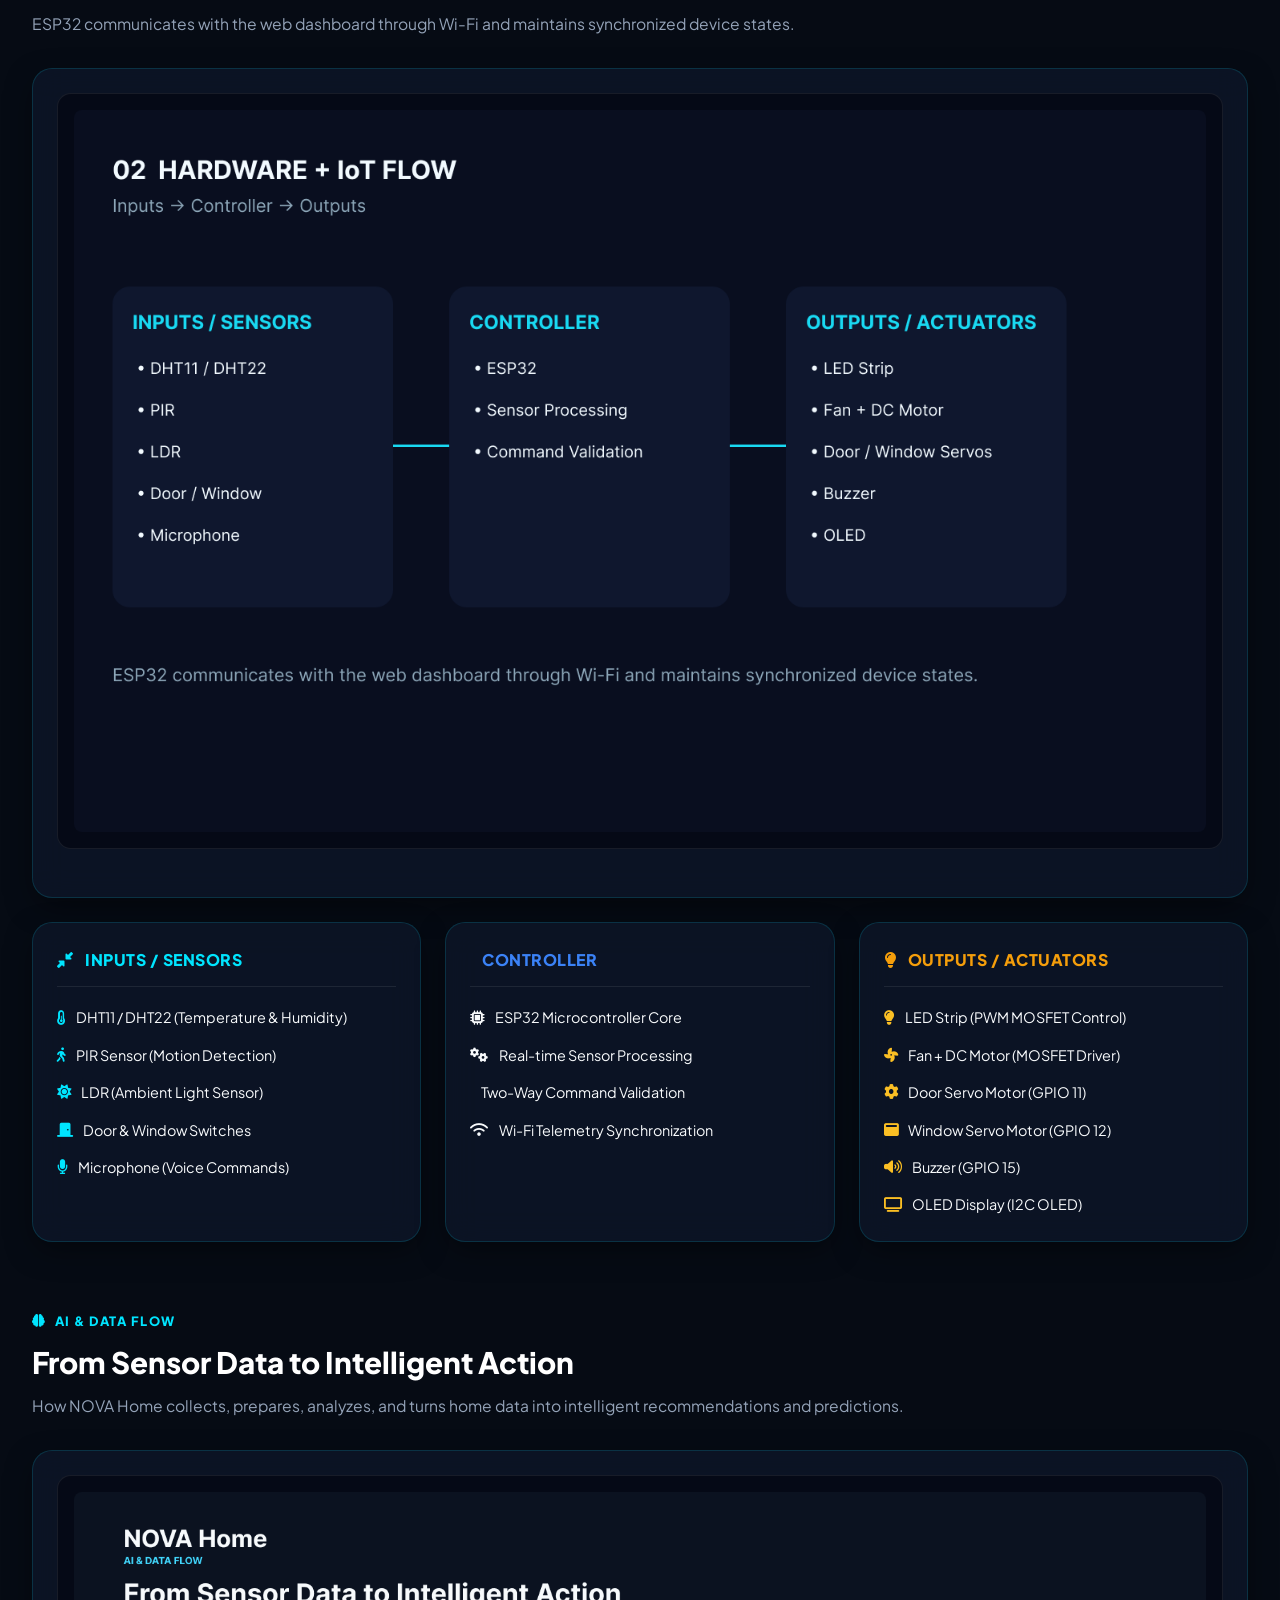
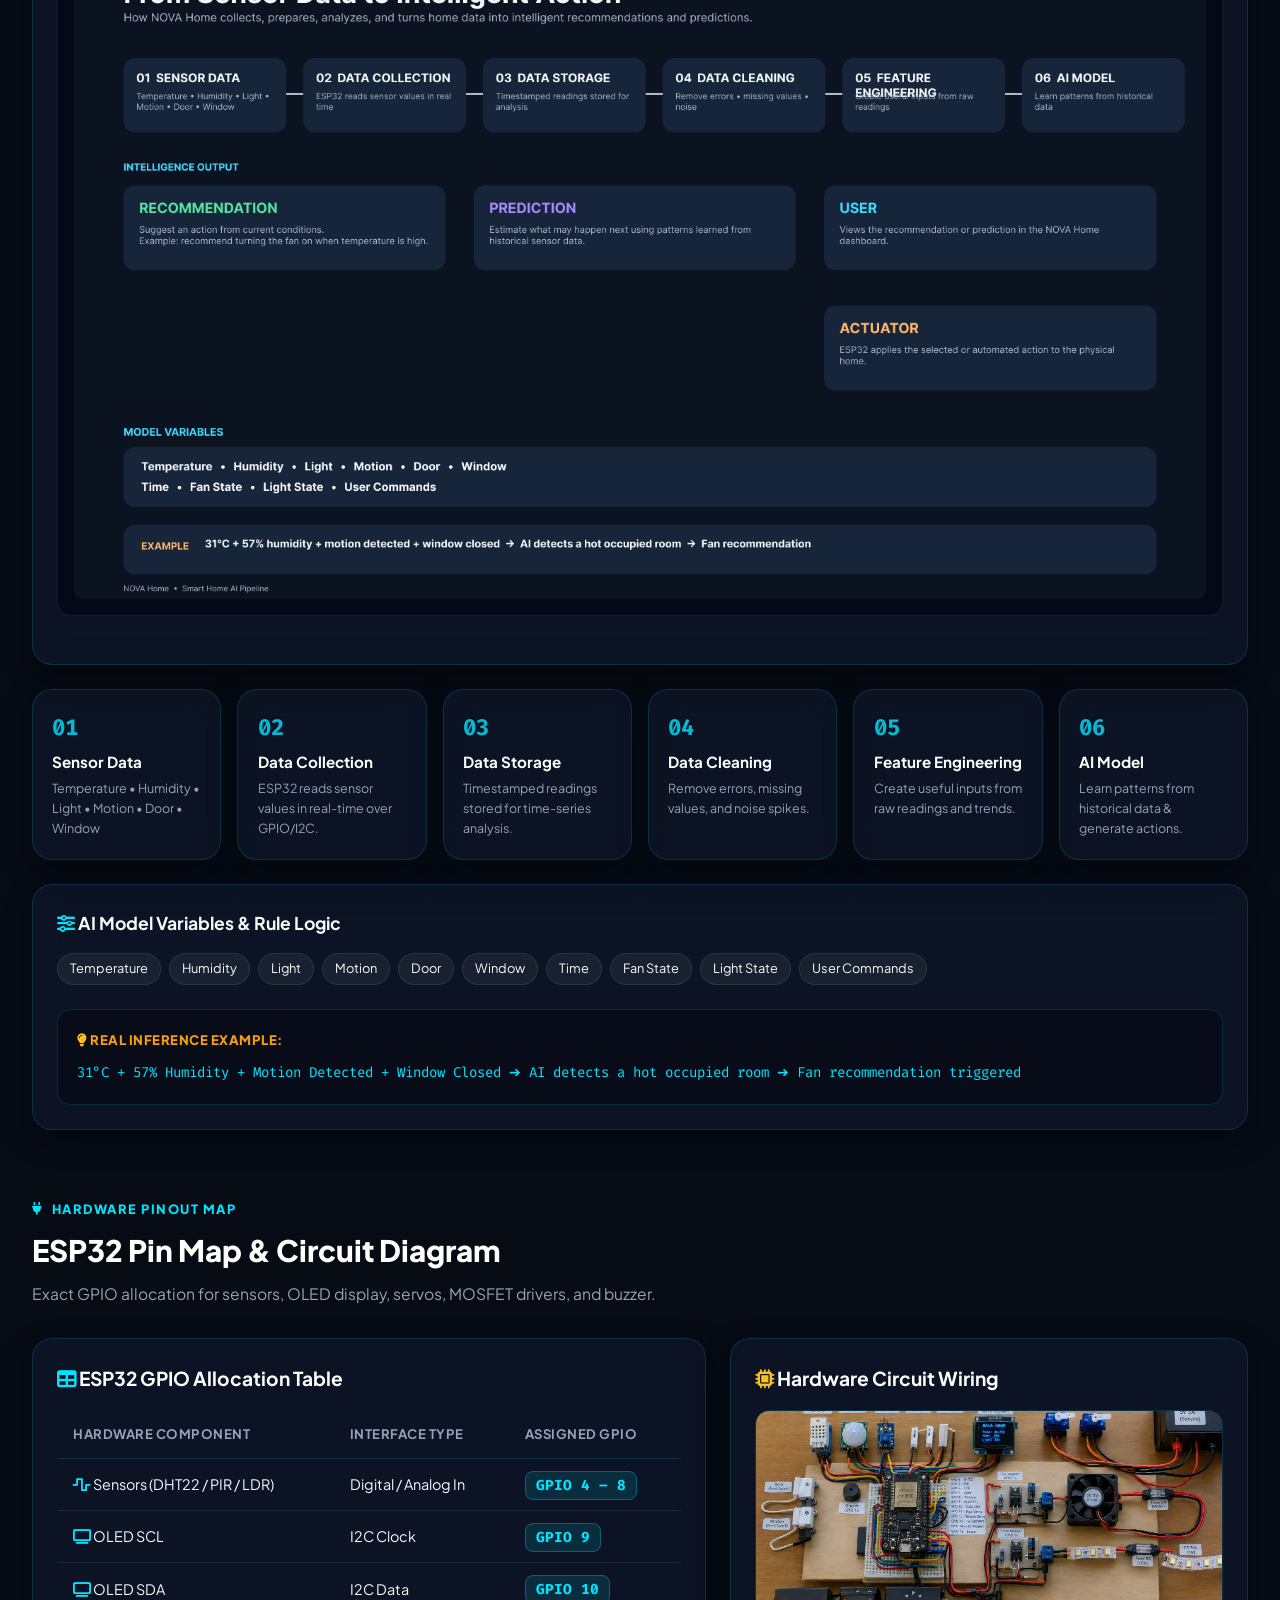
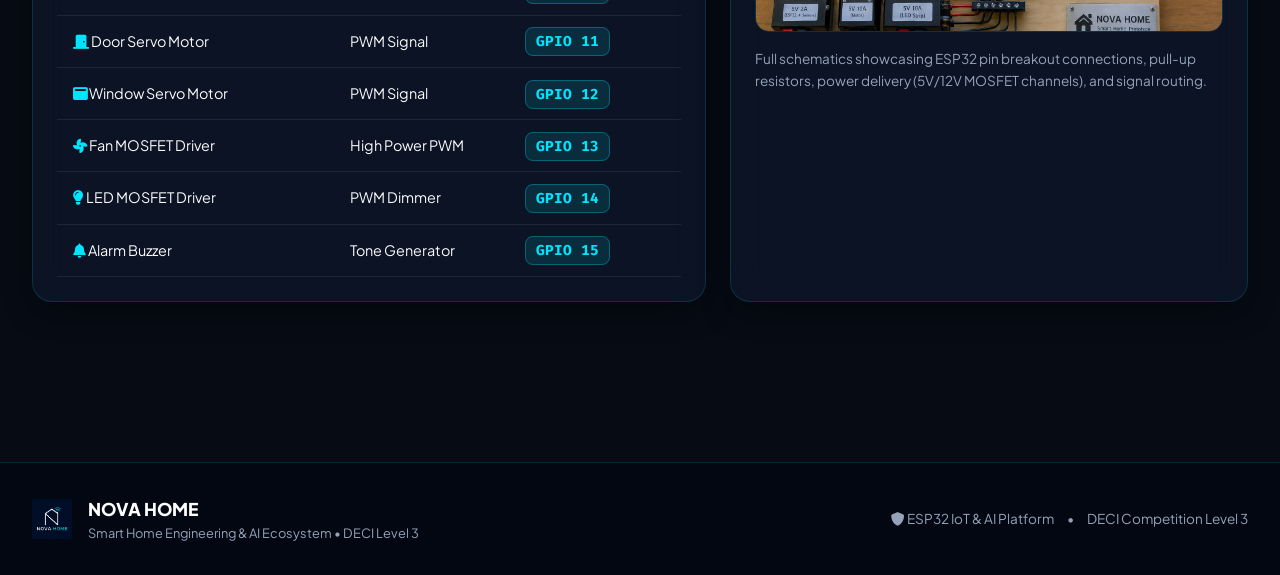
==== commit fedcec7d: "edit" ====
--- a/index.html
+++ b/index.html
@@ -409,7 +409,7 @@
 
             <div class="card glass-card image-preview-card margin-bottom-lg">
                 <div class="diagram-wrapper">
-                    <img src="./IoT & Hardware Flow #2.png" alt="NOVA Home IoT & Hardware Flow Diagram" class="diagram-img">
+                    <img src="./IoT & Hardware Flow_2.png" alt="NOVA Home IoT & Hardware Flow Diagram" class="diagram-img">
                 </div>
             </div>
 
